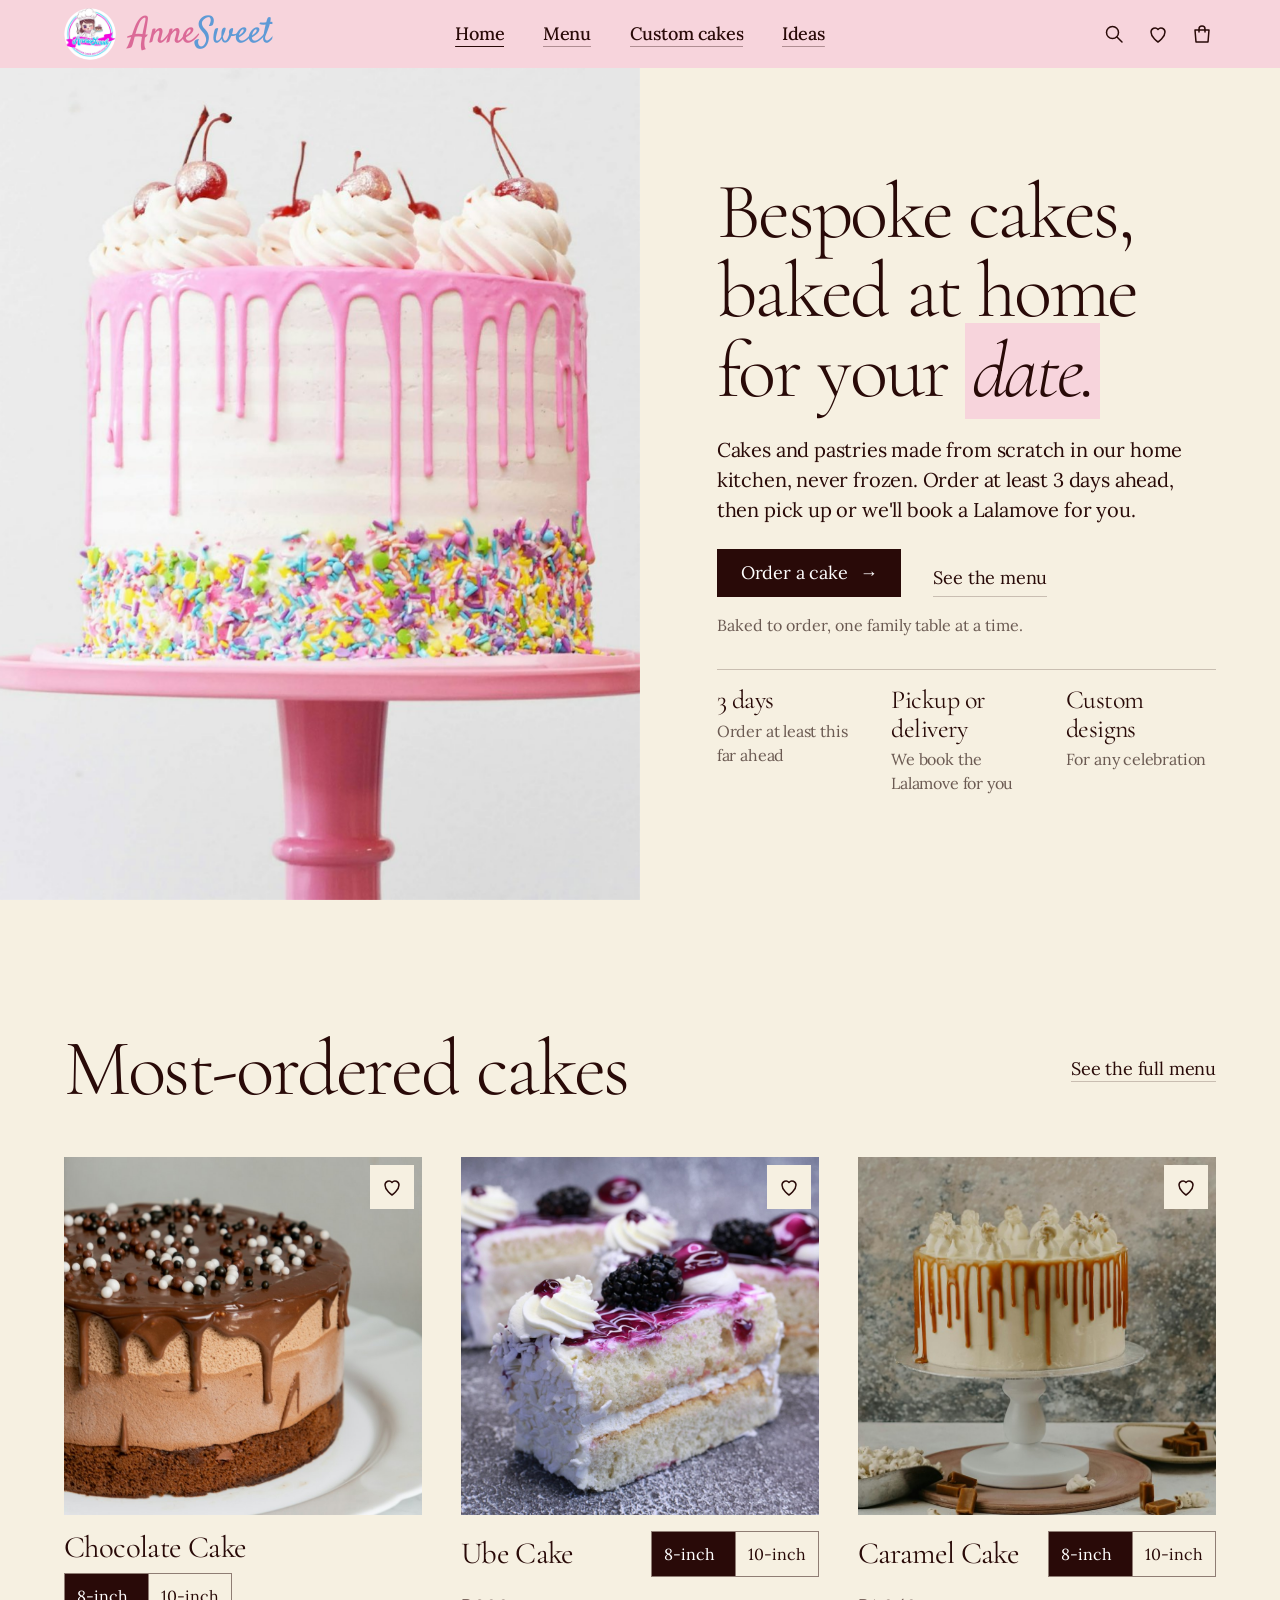
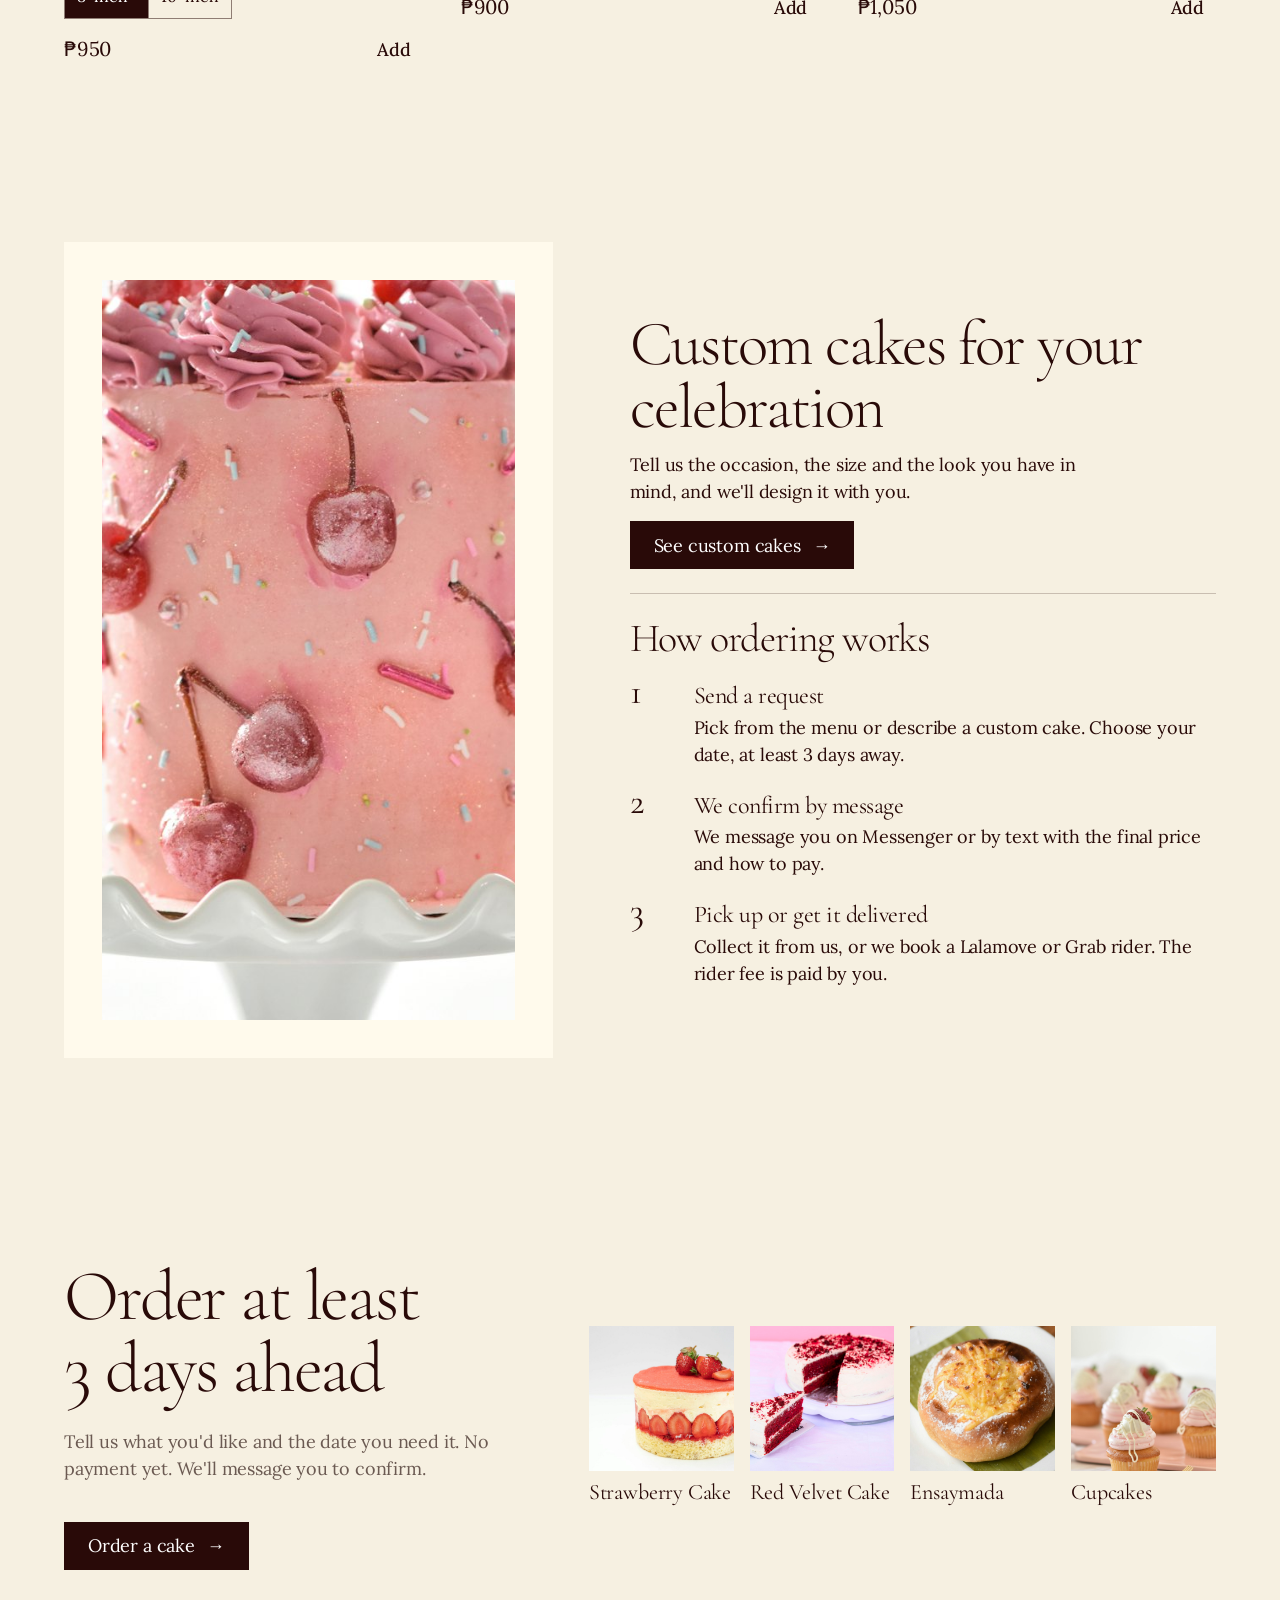
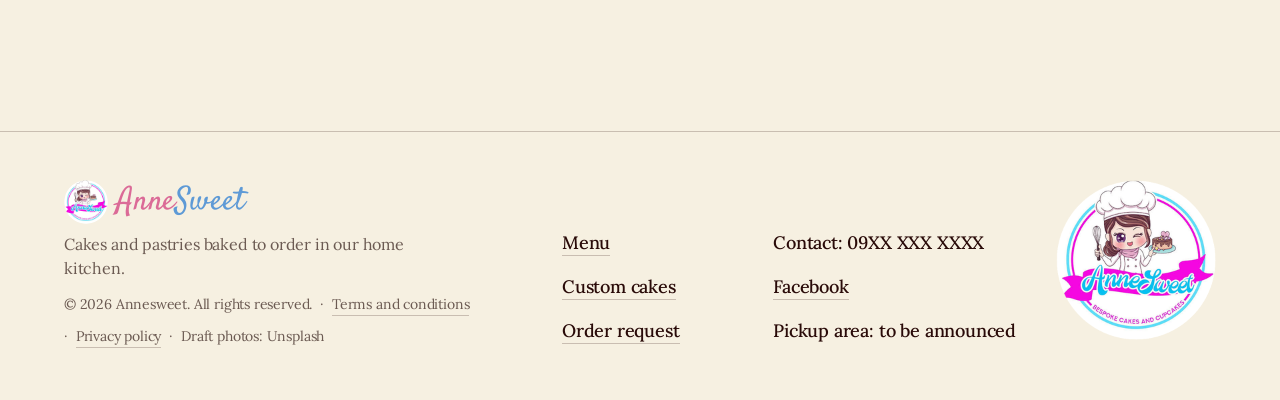
==== index.html @ f03e4d8c "Bring the home design to all pages: shared top bar and footer, menu cards, compact order form, calen" ====
<!doctype html>
<html lang="en">
<head>
<meta charset="utf-8">
<meta name="viewport" content="width=device-width, initial-scale=1">
<title>Annesweet: bespoke cakes baked at home</title>
<meta name="description" content="Cakes and pastries made from scratch in our home kitchen, never frozen. Order at least 3 days ahead.">
<meta name="theme-color" content="#F6F0E1" media="(prefers-color-scheme: light)">
<meta name="theme-color" content="#1B120E" media="(prefers-color-scheme: dark)">
<link rel="preconnect" href="https://fonts.googleapis.com">
<link rel="preconnect" href="https://fonts.gstatic.com" crossorigin>
<link rel="stylesheet" href="https://fonts.googleapis.com/css2?family=Cormorant+Garamond:ital,wght@0,300;0,400;0,500;1,300;1,400&family=Lora:ital,wght@0,400;0,500;1,400&family=Satisfy&display=swap">
<link rel="icon" type="image/png" href="photos/favicon.png">
<link rel="apple-touch-icon" href="photos/apple-touch-icon.png">
<link rel="stylesheet" href="style.css">
<script>if(!matchMedia("(prefers-reduced-motion: reduce)").matches){document.documentElement.classList.add("js-anim");setTimeout(function(){if(!window.__motion)document.documentElement.classList.remove("js-anim")},4000)}</script>
<script src="menu.js" defer></script>
<script src="script.js" defer></script>
</head>
<body class="page-home">
<header class="topbar">
  <div class="wrap">
    <a href="index.html" class="topbar-mark"><img class="logo-mark" src="photos/logo.png" alt="" width="40" height="40"><span><span class="wm-anne">Anne</span><span class="wm-sweet">Sweet</span></span></a>
    <nav aria-label="Main">
      <a href="index.html" aria-current="page"><span class="nav-label">Home</span></a>
      <a href="menu.html"><span class="nav-label">Menu</span></a>
      <a href="custom.html"><span class="nav-label">Custom cakes</span></a>
      <a href="ideas.html"><span class="nav-label">Ideas</span></a>
    </nav>
    <div class="topbar-icons">
      <button type="button" class="icon-btn" id="search-toggle" aria-label="Search the menu" aria-expanded="false" aria-controls="search-panel">
        <svg viewBox="0 0 24 24" width="24" height="24" aria-hidden="true" focusable="false"><circle cx="10.5" cy="10.5" r="6" fill="none" stroke="currentColor" stroke-width="1.5"/><path d="M15 15l5 5" stroke="currentColor" stroke-width="1.5" stroke-linecap="round"/></svg>
      </button>
      <button type="button" class="icon-btn" id="wish-toggle" aria-label="Saved cakes, 0" aria-expanded="false" aria-controls="wish-panel">
        <svg viewBox="0 0 24 24" width="24" height="24" aria-hidden="true" focusable="false"><path d="M12 20s-7-4.4-7-10a4 4 0 0 1 7-2.6A4 4 0 0 1 19 10c0 5.6-7 10-7 10z" fill="none" stroke="currentColor" stroke-width="1.5" stroke-linejoin="round"/></svg>
        <span class="nav-count" id="wish-count" hidden></span>
      </button>
      <a href="order.html" class="icon-btn" id="cart-link" aria-label="Your order, 0 items">
        <svg viewBox="0 0 24 24" width="24" height="24" aria-hidden="true" focusable="false"><path d="M5 8h14l-1 12H6L5 8z" fill="none" stroke="currentColor" stroke-width="1.5" stroke-linejoin="round"/><path d="M9 10V7a3 3 0 0 1 6 0v3" fill="none" stroke="currentColor" stroke-width="1.5" stroke-linecap="round"/></svg>
        <span class="nav-count" id="nav-count" hidden></span>
      </a>
    </div>
  </div>
  <div class="topbar-panel" id="search-panel" role="search" hidden>
    <label for="site-search">Search the menu</label>
    <input type="search" id="site-search" autocomplete="off" placeholder="Ube, chocolate, cupcakes">
    <p class="visually-hidden" id="search-status" aria-live="polite"></p>
    <ul class="mini-list" id="search-results"></ul>
  </div>
  <div class="topbar-panel" id="wish-panel" hidden tabindex="-1" aria-labelledby="h-wish" role="region">
    <h2 id="h-wish">Saved cakes</h2>
    <ul class="mini-list" id="wish-list"></ul>
  </div>
</header>
<main>
  <section class="hero">
    <div class="hero-plate"><img class="hero-photo reveal" src="photos/draft/hero.jpg" alt="A tall layered cake with a pink drip, cream swirls and cherries, on a pink cake stand" width="1600" height="1200" fetchpriority="high"></div>
    <div class="hero-text">
      <h1>Bespoke cakes, baked at home for your <mark><em>date.</em></mark></h1>
      <p class="lead">Cakes and pastries made from scratch in our home kitchen, never frozen. Order at least 3 days ahead, then pick up or we'll book a Lalamove for you.</p>
      <div class="actions">
        <a href="order.html" class="btn">Order a cake <span aria-hidden="true">&rarr;</span></a>
        <a href="menu.html" class="text-link">See the menu</a>
      </div>
      <p class="trust">Baked to order, one family table at a time.</p>
      <ul class="hero-facts">
        <li><strong>3 days</strong><span>Order at least this far ahead</span></li>
        <li><strong>Pickup or delivery</strong><span>We book the Lalamove for you</span></li>
        <li><strong>Custom designs</strong><span>For any celebration</span></li>
      </ul>
    </div>
  </section>
  <section class="section slide" aria-labelledby="h-best">
    <div class="wrap">
      <div class="section-head">
        <h2 id="h-best">Most-ordered cakes</h2>
        <a href="menu.html" class="text-link">See the full menu</a>
      </div>
      <div id="bestsellers" class="best"></div>
    </div>
  </section>
  <section class="section slide duo" aria-labelledby="h-custom">
    <div class="wrap duo-grid">
      <div class="plate duo-photo reveal"><img src="photos/draft/custom.jpg" alt="A tall pink cake decorated with glazed cherries and sprinkles on a white stand" width="1000" height="1000" loading="lazy"></div>
      <div class="duo-text">
        <div class="duo-custom">
          <h2 id="h-custom">Custom cakes for your celebration</h2>
          <p>Tell us the occasion, the size and the look you have in mind, and we'll design it with you.</p>
          <a href="custom.html" class="btn">See custom cakes <span aria-hidden="true">&rarr;</span></a>
        </div>
        <div class="duo-how">
          <h2 id="h-how">How ordering works</h2>
          <ol class="steps">
            <li><div><h3>Send a request</h3><p>Pick from the menu or describe a custom cake. Choose your date, at least 3 days away.</p></div></li>
            <li><div><h3>We confirm by message</h3><p>We message you on Messenger or by text with the final price and how to pay.</p></div></li>
            <li><div><h3>Pick up or get it delivered</h3><p>Collect it from us, or we book a Lalamove or Grab rider. The rider fee is paid by you.</p></div></li>
          </ol>
        </div>
      </div>
    </div>
  </section>
  <section class="section closing" aria-labelledby="h-closing">
    <div class="wrap closing-grid">
      <div class="closing-text">
        <h2 id="h-closing">Order at least<br> 3 days ahead</h2>
        <p>Tell us what you'd like and the date you need it. No payment yet. We'll message you to confirm.</p>
        <a href="order.html" class="btn">Order a cake <span aria-hidden="true">&rarr;</span></a>
      </div>
      <ul class="closing-photos" aria-label="More from the menu">
        <li><a href="menu.html"><img src="photos/draft/strawberry-cake.jpg" alt="" width="1000" height="1000" loading="lazy"><span>Strawberry Cake</span></a></li>
        <li><a href="menu.html"><img src="photos/draft/red-velvet-cake.jpg" alt="" width="1000" height="1000" loading="lazy"><span>Red Velvet Cake</span></a></li>
        <li><a href="menu.html"><img src="photos/draft/ensaymada.jpg" alt="" width="1000" height="1000" loading="lazy"><span>Ensaymada</span></a></li>
        <li><a href="menu.html"><img src="photos/draft/cupcakes.jpg" alt="" width="1000" height="1000" loading="lazy"><span>Cupcakes</span></a></li>
      </ul>
    </div>
  </section>
</main>
<a href="order.html" class="order-bar" id="order-bar" hidden></a>
<p id="add-status" class="visually-hidden" aria-live="polite"></p>
<footer class="site-footer">
  <div class="wrap footer-row">
    <div class="footer-brand">
      <a href="index.html" class="footer-mark"><img class="logo-mark" src="photos/logo.png" alt="" width="40" height="40"><span><span class="wm-anne">Anne</span><span class="wm-sweet">Sweet</span></span></a>
      <p>Cakes and pastries baked to order in our home kitchen.</p>
      <div class="legal footer-legal"><p>© 2026 Annesweet. All rights reserved.</p><p><a href="terms.html">Terms and conditions</a></p><p><a href="privacy.html">Privacy policy</a></p><p>Draft photos: Unsplash</p></div>
    </div>
    <nav aria-label="Footer">
      <a href="menu.html">Menu</a>
      <a href="custom.html">Custom cakes</a>
      <a href="order.html">Order request</a>
    </nav>
    <div class="footer-contact">
      <p>Contact: 09XX XXX XXXX</p>
      <p><a href="https://facebook.com/" target="_blank" rel="noopener">Facebook</a></p>
      <p>Pickup area: to be announced</p>
    </div>
    <img class="footer-logo" src="photos/logo.png" alt="" width="96" height="96">
  </div>
</footer>
</body>
</html>
---- style.css ----
/* Annesweet: "Cookbook". Parchment paper, one warm ink, serif type, linen photo plates.
   No shadows, no corners, whitespace instead of dividers. The ink button is the only filled control. */

/* ---------- Tokens ---------- */
:root {
  color-scheme: light dark;
  --paper: #F6F0E1;         /* page ground */
  --linen: #FFFAEC;         /* photo plates, summary card, fields */
  --ink: #290A08;           /* text, the filled button. 16.2:1 on paper, 17.4:1 on linen */
  --on-ink: #FFFFFF;        /* 19.0:1 on ink */
  --ink-hover: #4A1D18;     /* white on it 13.6:1 */
  --muted: #6B5A52;         /* 5.8:1 on paper, 6.3:1 on linen */
  --wm-anne: #DB6A97;       /* pastel pink: soft on purpose, about 2.5:1 on the blush bar (it is the logo wordmark, not body text) */
  --wm-sweet: #5E9AD6;      /* pastel blue, about 2.4:1 on the blush bar */
  --nav-hover: #A3274D;     /* nav link hover on the blush bar 5.1:1 */
  --blush: #F7D4DC;         /* "date." swatch and the nav count; ink on it 14.2:1 */
  --hair: rgba(41, 10, 8, .22);   /* resting underline (decorative) */
  --field-line: rgba(41, 10, 8, .5);   /* field and stepper edges: 3.4:1 on paper (WCAG 1.4.11 needs 3:1) */
  --error: #9B1C1C;         /* 7.0:1 on paper */

  --serif-d: "Cormorant Garamond", "EB Garamond", Georgia, serif;
  --script: Satisfy, "Brush Script MT", cursive; /* the AnneSweet name */
  --serif-b: "Lora", "Source Serif Pro", Georgia, serif;
  --fs-display: clamp(46px, 8.4vw, 112px);
  --fs-h2: clamp(40px, 6.6vw, 80px);
  --fs-h3: clamp(30px, 3.4vw, 40px);
  --fs-lead: clamp(18px, 2vw, 20px);
  --fs-body: 18px;
  --fs-small: 16px;

  --s1: 4px; --s2: 8px; --s3: 12px; --s4: 16px; --s5: 24px; --s6: 32px; --s7: 48px; --s8: 80px;
  --section: clamp(80px, 10vw, 128px);
  --gutter: clamp(16px, 4vw, 48px);
  --max: 1200px;
  --ease: cubic-bezier(.2, .7, .2, 1);
  --w-display: 400;         /* Cormorant 300 only once display type is 48px+ (see 768px below) */
}
@media (prefers-color-scheme: dark) {
  :root {
    --paper: #1B120E;
    --linen: #2A1E18;
    --ink: #F6F0E1;         /* 15.9:1 on paper, 13.9:1 on linen */
    --on-ink: #1B120E;
    --ink-hover: #E4D9C2;   /* paper on it 13.0:1 */
    --muted: #C2B2A2;       /* 8.9:1 on paper, 7.8:1 on linen */
    --blush: #5C3640;       /* swatch behind parchment text 8.6:1 */
    --wm-anne: #FFB3CE;
    --wm-sweet: #A9D3FF;
    --nav-hover: #F7B8C9;   /* nav link hover on the plum bar 6:1 */
    --hair: rgba(246, 240, 225, .28);
    --field-line: rgba(246, 240, 225, .4); /* 3.4:1 on linen */
    --error: #F4A08F;       /* 8.7:1 on paper */
  }
}
@media (min-width: 768px) { :root { --w-display: 300; } }

/* ---------- Base ---------- */
* { box-sizing: border-box; }
html { scroll-behavior: smooth; scroll-padding-top: var(--s5); -webkit-text-size-adjust: 100%; }
body {
  margin: 0; overflow-x: hidden; background: var(--paper); color: var(--ink);
  font: 400 var(--fs-body)/1.5 var(--serif-b); letter-spacing: -.01em;
  -webkit-font-smoothing: antialiased;
}
img { display: block; max-width: 100%; height: auto; }
p, ul, ol { margin: 0; }
a { color: var(--ink); }
:focus-visible { outline: 2px solid var(--ink); outline-offset: 4px; }
.visually-hidden {
  position: absolute; width: 1px; height: 1px; margin: -1px; padding: 0; overflow: hidden;
  clip: rect(0 0 0 0); white-space: nowrap; border: 0;
}

h1, h2, h3 { margin: 0; font-family: var(--serif-d); font-weight: 400; letter-spacing: -.02em; line-height: 1.1; }
h1, h2 { font-weight: var(--w-display); letter-spacing: -.03em; line-height: 1; }
h1 { font-size: var(--fs-display); }
h2 { font-size: var(--fs-h2); }
h3 { font-size: var(--fs-h3); }
mark { background: var(--blush); color: inherit; padding: 0 .08em; }
h1 em { font-style: italic; }

.wrap { max-width: calc(var(--max) + 2 * var(--gutter)); margin-inline: auto; padding-inline: var(--gutter); }
.section { padding-top: var(--section); }
.lead { font-size: var(--fs-lead); max-width: 34em; }
.section-head { margin-bottom: var(--s7); }
/* Linen photo plate */
.plate { background: var(--linen); padding: clamp(16px, 4vw, 48px); }

/* ---------- Links and buttons ---------- */
/* The one signature: a resting hairline, and an ink underline that draws in on hover and focus.
   content-box keeps the line under the text while the box stays a 44px target. */
.text-link, .topbar nav .nav-label, .site-footer a:not(.footer-mark), .order-btn {
  color: var(--ink); text-decoration: none;
  background: linear-gradient(var(--ink), var(--ink)) 0 100% / 0 1px no-repeat,
              linear-gradient(var(--hair), var(--hair)) 0 100% / 100% 1px no-repeat;
  background-origin: content-box; background-clip: content-box;
  transition: background-size 350ms ease;
}
.text-link:hover, .text-link:focus-visible,
.topbar nav a:hover .nav-label, .topbar nav a:focus-visible .nav-label, .topbar nav a[aria-current="page"] .nav-label,
.site-footer a:not(.footer-mark):hover, .site-footer a:not(.footer-mark):focus-visible,
.order-btn:hover, .order-btn:focus-visible { background-size: 100% 1px, 100% 1px; }
.text-link { display: inline-block; padding-block: 8px; font-size: var(--fs-body); line-height: 27px; }

.btn {
  display: inline-flex; align-items: center; justify-content: center; gap: var(--s3);
  min-height: 48px; padding: 0 var(--s5); border: 0; border-radius: 0;
  background: var(--ink); color: var(--on-ink);
  font: 400 var(--fs-body)/1.2 var(--serif-b); letter-spacing: -.01em; text-decoration: none; cursor: pointer;
  transition: background-color 200ms ease;
}
.btn:disabled { opacity: .6; cursor: progress; }

/* Add / size buttons: text with a resting hairline; ink-filled once that size is in the order */
.order-btn {
  display: inline-block; min-height: 44px; padding: 8.5px var(--s3); border: 0; border-radius: 0; cursor: pointer;
  font: 500 var(--fs-body)/27px var(--serif-b); letter-spacing: -.01em; white-space: nowrap;
}
.order-btn.in-cart, .order-btn.in-cart:hover { background: var(--ink); color: var(--on-ink); background-clip: border-box; }
.order-btn.added { animation: pulse 400ms var(--ease); }
@keyframes pulse { 50% { transform: scale(1.04); } }

/* ---------- Top bar ---------- */
.topbar .wrap {
  display: flex; flex-wrap: wrap; align-items: center; justify-content: space-between;
  column-gap: var(--s5); padding-block: var(--s3);
}
.topbar a { display: inline-flex; align-items: center; min-height: 44px; color: var(--ink); text-decoration: none; }
.topbar-mark { font: 400 36px/1 var(--script); }
.topbar nav { display: flex; gap: clamp(16px, 3vw, 40px); }
.topbar nav a { font-weight: 500; font-size: var(--fs-body); }
.topbar nav .nav-label { padding-bottom: 2px; }
.nav-count {
  display: inline-grid; place-items: center; min-width: 24px; height: 24px; margin-left: 6px; padding: 0 6px;
  background: var(--blush); color: var(--ink); font-size: 14px; line-height: 1;
}
.nav-count[hidden] { display: none; }
@media (max-width: 420px) { .topbar-mark { font-size: 28px; } .topbar nav { gap: var(--s4); } .topbar nav a { font-size: 16px; } }

/* ---------- Home hero ---------- */
/* Phones/tablets: centered words, then the photo on a linen plate, then the pull line */
.hero {
  display: flex; flex-direction: column; text-align: center;
  max-width: calc(var(--max) + 2 * var(--gutter)); margin-inline: auto; padding: clamp(56px, 9vw, 112px) var(--gutter) 0;
}
.hero-text { display: contents; }
.hero h1 { order: 1; max-width: 13ch; margin: 0 auto; }
.hero .lead { order: 2; margin: var(--s6) auto 0; }
.hero .actions { order: 3; display: flex; flex-wrap: wrap; justify-content: center; align-items: center; gap: var(--s4) var(--s6); margin-top: 40px; }
.hero-plate { overflow: hidden; order: 4; margin-top: clamp(48px, 7vw, 96px); background: var(--linen); padding: clamp(16px, 4vw, 48px); }
.hero-photo { width: 100%; aspect-ratio: 4 / 5; object-fit: cover; object-position: 30% 50%; }
.trust { order: 5; margin-top: var(--s5); text-align: left; font: italic 400 clamp(30px, 3.6vw, 48px)/1.1 var(--serif-d); letter-spacing: -.02em; }
@media (min-width: 600px) and (max-width: 959px) {
  .hero-plate { width: 70%; }
  .hero-photo { aspect-ratio: 4 / 5; }
  .trust { margin-left: 0; max-width: 16em; }
}
/* 960+: the Parlor composition: photo bleeding off the left edge, headline set beside it */
@media (min-width: 960px) {
  .hero {
    display: grid; grid-template-columns: minmax(0, 1fr) minmax(0, 1fr); align-items: center;
    max-width: none; padding: 0; text-align: left; min-height: min(calc(100svh - 68px), 820px);
  }
  .hero-plate { order: 0; align-self: stretch; margin: 0; padding: 0; width: auto; }
  .hero-photo { height: 100%; aspect-ratio: auto; object-position: 42% 50%; }
  .hero-text {
    display: block; padding: var(--s7) max(var(--gutter), (100vw - var(--max)) / 2) var(--s7) clamp(40px, 5vw, 80px);
  }
  .hero h1 { margin: 0; font-size: clamp(60px, 6.9vw, 92px); max-width: none; /* 3 lines in a half-width column */ }
  .hero .lead { margin: var(--s6) 0 0; max-width: 28em; }
  .hero .actions { justify-content: flex-start; }
  .trust { margin-top: var(--s7); font: 400 var(--fs-small)/1.5 var(--serif-b); letter-spacing: 0; color: var(--muted); }
}

/* ---------- Home page only ---------- */
/* Full-width edges: content lines up with one gutter instead of a centered 1200px column */
.page-home { --gutter: clamp(16px, 5vw, 96px); --bar-h: 68px; --footer-h: 257px; /* measured footer height at 960px+ (1280 and 1920 wide) */ }
.page-home .wrap { max-width: none; }
/* Top bar in its own colour: blush band, ink text; the counts flip to ink so they still show.
   Logo left, links truly centred (1fr auto 1fr), search / saved / order icons right. */
.topbar { --bar-h: 68px; position: relative; z-index: 20; background: var(--blush); }
.topbar .wrap {
  max-width: none; padding-inline: clamp(16px, 5vw, 96px);
  display: grid; grid-template-columns: minmax(0, 1fr) auto; grid-template-areas: "logo icons" "nav nav";
  align-items: center; min-height: var(--bar-h); padding-block: var(--s2);
}
.topbar-mark { grid-area: logo; justify-self: start; gap: var(--s2); }
.logo-mark { width: 44px; height: 44px; flex: none; border-radius: 50%; }
.topbar-mark .logo-mark { width: 52px; height: 52px; }
.topbar nav { grid-area: nav; justify-content: center; }
.topbar-icons { grid-area: icons; display: flex; justify-self: end; margin-right: calc(-1 * var(--s2)); }
.icon-btn {
  position: relative; display: inline-grid; place-items: center; width: 44px; height: 44px; padding: 0;
  border: 0; border-radius: 0; background: transparent; color: var(--ink); cursor: pointer;
}
.topbar .icon-btn { display: inline-grid; }
.icon-btn:hover, .icon-btn[aria-expanded="true"] { background: rgba(41, 10, 8, .08); }
.icon-btn .nav-count { position: absolute; top: 2px; right: 0; min-width: 18px; height: 18px; margin: 0; padding: 0 4px; font: 500 12px/1 var(--serif-b); }
.topbar .nav-count { background: var(--ink); color: var(--on-ink); }
.topbar .nav-label { --hair: rgba(41, 10, 8, .35); }
@media (prefers-color-scheme: dark) {
  .topbar .nav-label { --hair: rgba(246, 240, 225, .4); }
  .icon-btn:hover, .icon-btn[aria-expanded="true"] { background: rgba(246, 240, 225, .12); }
}
@media (min-width: 960px) {
  .topbar .wrap { grid-template-columns: minmax(0, 1fr) auto minmax(0, 1fr); grid-template-areas: "logo nav icons"; padding-block: var(--s3); }
}
/* Search and saved-cakes panels: a sheet under the bar (full width on phones, a column on the right on wide screens) */
.topbar-panel {
  position: absolute; top: 100%; left: 0; right: 0; max-height: calc(100svh - 120px); overflow-y: auto;
  padding: var(--s5) var(--gutter); background: var(--linen); border-bottom: 1px solid var(--field-line);
}
.topbar-panel[hidden] { display: none; }
.topbar-panel:focus { outline: none; }
.topbar-panel:focus-visible { outline: 2px solid var(--ink); outline-offset: -2px; }
.topbar-panel h2 { margin-bottom: var(--s3); font: 400 32px/1.1 var(--serif-d); letter-spacing: -.02em; }
.topbar-panel input[type="search"] {
  width: 100%; min-height: 48px; padding: 10px 14px; border: 1px solid var(--field-line); border-radius: 0;
  background: var(--paper); color: var(--ink); font: 400 var(--fs-body)/1.5 var(--serif-b); -webkit-appearance: none; appearance: none;
}
.topbar-panel input[type="search"]:focus-visible { outline: 2px solid var(--ink); outline-offset: 0; border-color: var(--ink); }
@media (min-width: 600px) {
  .topbar-panel { left: auto; right: var(--gutter); width: 440px; padding-inline: var(--s5); border: 1px solid var(--field-line); border-top: 0; }
}
.mini-list { display: grid; gap: var(--s2); margin: var(--s4) 0 0; padding: 0; list-style: none; }
.mini-list:empty { display: none; }
.mini-item, .topbar .mini-item { display: grid; grid-template-columns: 56px minmax(0, 1fr) auto; align-items: center; column-gap: var(--s4); color: var(--ink); text-decoration: none; }
a.mini-item { min-height: 56px; }
a.mini-item:hover .mini-name, a.mini-item:focus-visible .mini-name { text-decoration: underline; text-underline-offset: 4px; text-decoration-thickness: 1px; }
.mini-item .photo { width: 56px; }
.mini-name { font: 400 24px/1.15 var(--serif-d); letter-spacing: -.01em; }
.mini-price { color: var(--muted); font-size: var(--fs-small); white-space: nowrap; }
.mini-tools { grid-column: 2 / -1; display: flex; flex-wrap: wrap; align-items: center; gap: 0 var(--s2); margin-left: calc(-1 * var(--s3)); }
.mini-tools .order-btn { font-size: var(--fs-small); }
.remove-btn {
  min-height: 44px; padding: 0 var(--s3); border: 0; background: transparent; color: var(--muted); cursor: pointer;
  font: 400 var(--fs-small)/1 var(--serif-b); text-decoration: underline; text-underline-offset: 4px; text-decoration-thickness: 1px;
}
.remove-btn:hover { color: var(--ink); }
.mini-list .summary-empty { font: italic 400 20px/1.3 var(--serif-d); color: var(--muted); }
/* The hero is one full screen below the top bar */
@media (min-width: 960px) {
  .page-home .hero { min-height: calc(100svh - var(--bar-h)); }
  .page-home .hero-text { padding: var(--s7) var(--gutter) var(--s7) clamp(48px, 6vw, 112px); }
  .page-home .hero h1 { font-size: clamp(60px, 6.2vw, 120px); }
  .page-home .hero .lead { max-width: 30em; }
}
/* Hero text: trust line sits with the buttons; three facts fill the column */
.page-home .hero .trust { margin-top: var(--s4); }
.hero-facts { order: 6; display: grid; gap: var(--s4); margin: var(--s7) 0 0; padding: var(--s5) 0 0; list-style: none; border-top: 1px solid var(--hair); text-align: left; }
.hero-facts strong { display: block; font: 400 clamp(26px, 2.2vw, 34px)/1.1 var(--serif-d); letter-spacing: -.02em; }
.hero-facts span { display: block; margin-top: var(--s1); color: var(--muted); font-size: var(--fs-small); }
@media (min-width: 600px) { .hero-facts { grid-template-columns: repeat(3, minmax(0, 1fr)); column-gap: var(--s5); } }
/* wide screens: columns sized to their words, so each fact stays on one line */
@media (min-width: 1600px) { .hero-facts { grid-template-columns: repeat(3, auto); justify-content: start; column-gap: 48px; } }
@media (min-width: 960px) { .hero-facts { margin-top: clamp(48px, 6vh, 80px); max-width: 44em; } }

/* Slides: on wide screens each home section is one screen tall, content centred vertically */
@media (min-width: 960px) {
  .page-home .slide { min-height: 100svh; display: flex; flex-direction: column; justify-content: center; padding-block: clamp(48px, 7vh, 96px); }
}

/* Most-ordered: three cakes side by side; name, then price and Add under each photo */
.page-home .best { grid-template-columns: minmax(0, 1fr); gap: var(--s7); }
.page-home .best .card,
.page-home .best .card:first-child,
.page-home .best .card:not(:first-child) { display: block; grid-column: auto; }
.page-home .best .photo, .page-home .best .card:not(:first-child) .photo { margin-bottom: var(--s4); }
.page-home .best .card h3,
.page-home .best .card:first-child h3,
.page-home .best .card:not(:first-child) h3 { font-size: clamp(28px, 2.4vw, 40px); }
.page-home .best .card-side,
.page-home .best .card:first-child .card-side,
.page-home .best .card:not(:first-child) .card-side { display: flex; flex-wrap: wrap; align-items: center; justify-content: space-between; gap: var(--s2) var(--s4); margin-top: var(--s2); }
.page-home .best .price { margin: 0; }
.page-home .best .actions { margin-left: 0; margin-right: 0; } /* the Add box lines up with the photo and size boxes */
/* Row 1: name left, size toggle right. Row 2 (card-side): price left, Add right */
.page-home .best .card-body { display: flex; flex-wrap: wrap; align-items: center; justify-content: space-between; gap: var(--s2) var(--s4); min-height: 46px; /* the toggle's height, so names line up across cards */ }
.page-home .section-head { align-items: center; }
.size-picker { position: relative; display: inline-grid; grid-auto-flow: column; grid-auto-columns: 1fr; border: 1px solid var(--field-line); }
.size-picker label {
  position: relative; display: flex; align-items: center; min-height: 44px; margin: 0; padding: 0 var(--s3);
  font: 400 var(--fs-small)/1 var(--serif-b); letter-spacing: 0; cursor: pointer; white-space: nowrap;
}
.size-picker label + label { border-left: 1px solid var(--field-line); }
.size-picker input { position: absolute; inset: 0; width: 100%; height: 100%; margin: 0; opacity: 0; cursor: pointer; }
.size-picker label:has(input:checked) { background: var(--ink); color: var(--on-ink); }
.size-picker label:has(input:focus-visible) { outline: 2px solid var(--ink); outline-offset: 2px; z-index: 1; }
/* Two sizes: the dark highlight slides from one to the other, and the label colours fade with it */
.size-picker label { transition: color .35s ease; }
.size-picker:has(label:nth-child(2):last-child)::before { content: ""; position: absolute; inset: 0 50% 0 0; background: var(--ink); transition: translate .4s var(--ease); }
.size-picker:has(label:nth-child(2):last-child):has(label:nth-child(2) input:checked)::before { translate: 100% 0; }
.size-picker:has(label:nth-child(2):last-child) label:has(input:checked) { background: transparent; color: var(--on-ink); }
/* Save heart: top-right of the photo, a paper tile so it reads on any photo */
.photo:has(.wish-btn) { position: relative; }
.wish-btn {
  position: absolute; z-index: 1; top: var(--s2); right: var(--s2); display: grid; place-items: center; width: 44px; height: 44px; padding: 0;
  border: 0; border-radius: 0; background: var(--paper); color: var(--ink); cursor: pointer;
}
.wish-btn[aria-pressed="true"] path { fill: currentColor; }
.wish-btn:focus-visible { outline-offset: -4px; }
@media (min-width: 760px) {
  .page-home .best { grid-template-columns: repeat(3, minmax(0, 1fr)); column-gap: clamp(24px, 3vw, 48px); }
}
@media (min-width: 960px) {
  /* keep the three photos short enough that heading, photos and prices fit one screen */
  .page-home .best .photo { aspect-ratio: auto; height: min(calc((100vw - 2 * var(--gutter) - 2 * clamp(24px, 3vw, 48px)) / 3), calc(100svh - 380px)); }
}

/* Custom cakes + how ordering works, one slide: photo left, both blocks right */
.duo-grid { display: grid; gap: var(--s7); align-items: center; }
.duo-photo { padding: 0; overflow: hidden; border: clamp(16px, 3vw, 40px) solid var(--linen); }
.duo-photo img { width: 100%; aspect-ratio: 1; object-fit: cover; transform: scale(1.14); transform-origin: 50% 25%; }
.duo-custom p { font-size: 20px; margin: var(--s4) 0 var(--s5); max-width: 26em; }
.duo-how { margin-top: var(--s7); padding-top: var(--s6); border-top: 1px solid var(--hair); }
.duo-how h2 { font-size: var(--fs-h3); }
.duo .steps { grid-template-columns: minmax(0, 1fr); gap: var(--s5); margin-top: var(--s5); }
.duo .steps li { display: grid; grid-template-columns: 48px minmax(0, 1fr); column-gap: var(--s4); align-items: baseline; }
.duo .steps li::before { margin: 0; font-size: 44px; font-weight: 400; }
.duo .steps h3 { margin-bottom: var(--s1); font-size: 26px; }
.duo .steps p { max-width: 34em; }
@media (min-width: 960px) {
  .duo-grid { grid-template-columns: 5fr 6fr; column-gap: clamp(48px, 6vw, 112px); }
  .duo-photo img { aspect-ratio: auto; height: min(calc(100svh - 280px), 52vw); }
  .duo-how { margin-top: var(--s6); }
  .duo-custom h2 { font-size: clamp(44px, 4.4vw, 72px); }
}

/* Shorter laptop screens: tighten type and gaps so each slide still fits one screen */
@media (min-width: 960px) and (max-height: 900px) {
  .page-home .hero h1 { font-size: clamp(52px, min(6.2vw, 10vh), 120px); }
  .page-home .hero-text { padding-block: var(--s5); }
  .page-home .hero .lead { margin-top: var(--s5); }
  .page-home .hero .actions { margin-top: var(--s5); }
  .hero-facts { margin-top: var(--s6); padding-top: var(--s4); }
  .hero-facts strong { font-size: 26px; }
  .page-home .slide { padding-block: var(--s6); }
  .duo-custom h2 { font-size: clamp(40px, 7vh, 64px); }
  .duo-custom p { margin: var(--s3) 0 var(--s4); font-size: 18px; }
  .duo-how { margin-top: var(--s5); padding-top: var(--s5); }
  .duo .steps { gap: var(--s4); margin-top: var(--s4); }
  .duo .steps h3 { font-size: 24px; }
  .duo .steps li::before { font-size: 36px; }
  .duo-photo img { height: calc(100svh - 160px); }
}

/* Ideas page: four portrait photos, a note, then the call to action */
.ideas-page { padding-top: var(--s7); padding-bottom: var(--section); }
.ideas-photos { display: grid; grid-template-columns: repeat(2, minmax(0, 1fr)); gap: var(--s6) var(--s4); margin: 0; padding: 0; list-style: none; }
.ideas-photos figure { margin: 0; }
.ideas-photos img { width: 100%; aspect-ratio: 4 / 5; object-fit: cover; border: clamp(8px, 1vw, 16px) solid var(--linen); background: var(--linen); }
.ideas-photos figcaption { margin-top: var(--s2); font: 400 22px/1.2 var(--serif-d); }
@media (min-width: 760px) { .ideas-photos { grid-template-columns: repeat(4, minmax(0, 1fr)); column-gap: clamp(16px, 2vw, 32px); } }
.ideas-note { margin-top: var(--s7); max-width: 34em; color: var(--muted); }
.ideas-cta { display: flex; flex-wrap: wrap; align-items: center; gap: var(--s4) var(--s6); margin-top: var(--s5); }
.ideas-link { margin-top: var(--s4); }

/* Last slide: closing call to action beside four more cakes, then the footer, together one screen */
.page-home .closing { text-align: left; padding-bottom: var(--s7); }
.closing-grid { display: grid; gap: var(--s7); align-items: center; }
.page-home .closing p { margin: var(--s5) 0 0; }
.closing-photos { display: grid; grid-template-columns: repeat(2, minmax(0, 1fr)); gap: var(--s4); margin: 0; padding: 0; list-style: none; }
.closing-photos a { display: block; color: var(--ink); text-decoration: none; }
.closing-photos img { width: 100%; aspect-ratio: 1; object-fit: cover; background: var(--linen); }
.closing-photos span { display: block; margin-top: var(--s2); font: 400 22px/1.2 var(--serif-d); }
.closing-photos a:hover span, .closing-photos a:focus-visible span { text-decoration: underline; text-underline-offset: 4px; text-decoration-thickness: 1px; }
.page-home .site-footer { padding-block: var(--s7); border-top: 1px solid var(--hair); }
@media (min-width: 960px) {
  .closing-grid { grid-template-columns: 5fr 7fr; column-gap: clamp(48px, 6vw, 112px); }
  .page-home .closing h2 { font-size: clamp(56px, 5.6vw, 96px); }
  .closing-photos { grid-template-columns: repeat(4, minmax(0, 1fr)); }
  /* closing + footer fill exactly one screen */
  .page-home .closing { min-height: calc(100svh - var(--footer-h, 240px)); display: flex; flex-direction: column; justify-content: center; padding-block: var(--s7); }
}

/* ---------- Menu items (shared markup from makeCard) ---------- */
.photo { overflow: hidden; aspect-ratio: 1; background: var(--linen); }
.photo img { width: 100%; height: 100%; object-fit: cover; }
img[data-photo="caramel-cake"] { transform: scale(1.35); object-position: 50% 60%; }
img[data-photo="lemon-cake"] { transform: scale(1.25); object-position: 50% 70%; }
img[data-photo="cupcakes"] { transform: scale(1.2); object-position: 50% 60%; }
img[data-photo="mocha-cake"] { transform: scale(1.1); object-position: 50% 40%; }

.card { position: relative; }
.card .desc { margin-top: var(--s2); }
.card .price { font-size: 20px; white-space: nowrap; }
.card.multi .price { display: none; } /* the size buttons carry the prices */
.actions { display: flex; flex-wrap: wrap; gap: 0 var(--s2); }
.card .actions { margin-left: calc(-1 * var(--s3)); }
.tags { display: flex; flex-wrap: wrap; gap: var(--s3); margin-top: var(--s2); }
/* Bestseller / New: a small italic note, not a pill */
.tag { font: italic 400 20px/1.2 var(--serif-d); color: var(--muted); }
.sold-out-label { font: italic 400 20px/1.2 var(--serif-d); color: var(--muted); }
.card.sold-out .photo img { opacity: .5; }
.card.sold-out h3, .card.sold-out .price { color: var(--muted); }

/* Home bestsellers: one feature, then an indented pair (the cookbook spread) */
.section-head { display: flex; flex-wrap: wrap; align-items: baseline; justify-content: space-between; gap: var(--s3) var(--s6); }
.best { display: grid; gap: var(--s7); }
.best .desc, .best .tags { display: none; }
.best .photo { animation: unveil 1.1s var(--ease) both; } /* on the frame: the img may carry a re-framing scale */
.best .card-side { margin-top: var(--s3); }
.best .price { margin-bottom: var(--s2); }
.best .card:first-child { display: grid; gap: var(--s5); }
.best .card:first-child h3 { font-size: clamp(40px, 5vw, 64px); }
/* Phones: the pair become small side-by-side entries */
.best .card:not(:first-child) { display: grid; grid-template-columns: 120px minmax(0, 1fr); column-gap: var(--s5); align-items: center; }
.best .card:not(:first-child) .photo { grid-row: 1 / 3; }
.best .card:not(:first-child) .card-side { margin-top: var(--s1); }
@media (min-width: 761px) {
  .best { grid-template-columns: clamp(0px, 16vw, 200px) minmax(0, 1fr) minmax(0, 1fr); column-gap: clamp(24px, 5vw, 64px); row-gap: clamp(56px, 8vw, 96px); }
  .best .card:first-child { grid-column: 1 / -1; grid-template-columns: 6fr 5fr; column-gap: clamp(32px, 6vw, 80px); align-items: center; }
  .best .card:first-child .photo { grid-row: 1 / 3; }
  .best .card:first-child .card-body { align-self: end; }
  .best .card:first-child .card-side { align-self: start; margin-top: 0; }
  .best .card:not(:first-child) { display: block; }
  .best .card:nth-child(2) { grid-column: 2; }
  .best .card:not(:first-child) .photo { margin-bottom: var(--s5); }
  .best .card:not(:first-child) h3 { font-size: clamp(32px, 3.4vw, 40px); }
}

/* Menu page: the same cards as the home page (big photo, name with the size toggle, price left and Add right), three across */
.rows { display: grid; grid-template-columns: minmax(0, 1fr); gap: var(--s7) clamp(24px, 3vw, 48px); }
.rows .card { display: block; }
.rows .photo { margin-bottom: var(--s4); }
.rows h3 { font-size: clamp(28px, 2.4vw, 40px); }
.rows .card-body { display: flex; flex-wrap: wrap; align-items: center; justify-content: space-between; gap: var(--s2) var(--s4); min-height: 46px; min-width: 0; }
.rows .card-body .size-picker { order: 1; }
.rows .desc, .rows .tags { flex-basis: 100%; margin-top: 0; }
.rows .desc { order: 2; max-width: 34em; }
.rows .tags { order: 3; }
.rows .card-side { display: flex; flex-wrap: wrap; align-items: center; justify-content: space-between; gap: var(--s2) var(--s4); margin-top: var(--s2); }
.rows .price { margin: 0; }
.rows .card .actions { margin-left: 0; }
.rows .sold-out-label { min-height: 44px; display: flex; align-items: center; }
@media (min-width: 600px) { .rows { grid-template-columns: repeat(2, minmax(0, 1fr)); } }
@media (min-width: 1000px) { .rows { grid-template-columns: repeat(3, minmax(0, 1fr)); row-gap: 64px; } }

/* ---------- Home: custom cakes (plate left, words right) ---------- */
.band .wrap { display: grid; gap: var(--s6); align-items: center; }
/* A border, not padding, makes the plate so overflow clips the zoom that crops the stand-in's corner clutter */
.band .plate { overflow: hidden; padding: 0; border: clamp(16px, 4vw, 48px) solid var(--linen); }
.band-photo { width: 100%; aspect-ratio: 1; object-fit: cover; transform: scale(1.14); transform-origin: 50% 25%; }
.band p { font-size: 20px; margin: var(--s5) 0 var(--s6); max-width: 24em; }
@media (min-width: 761px) { .band .wrap { grid-template-columns: 5fr 6fr; column-gap: clamp(32px, 6vw, 80px); } }

/* ---------- How ordering works ---------- */
.how-head { display: grid; gap: var(--s6); }
.how-photos { display: grid; grid-template-columns: 1fr; }
.how-photos img { width: 100%; object-fit: cover; }
.how-photos img:first-child { aspect-ratio: 4 / 5; }
.how-photos img:last-child { aspect-ratio: 1; width: 62%; justify-self: end; margin-top: -30%; position: relative; }
.steps { display: grid; gap: var(--s7); margin-top: var(--s7); padding: 0; list-style: none; counter-reset: step; }
.steps li { counter-increment: step; }
.steps li::before { content: counter(step); display: block; margin-bottom: var(--s2); font: 400 56px/1 var(--serif-d); letter-spacing: -.03em; }
.steps h3 { margin-bottom: var(--s3); font-size: 32px; }
@media (min-width: 761px) {
  .how-head { grid-template-columns: 5fr 7fr; column-gap: clamp(32px, 6vw, 80px); align-items: end; }
  .how-photos { grid-template-columns: 7fr 4fr; gap: clamp(16px, 3vw, 40px); align-items: start; }
  .how-photos img:last-child { width: 100%; margin-top: 40%; }
  .steps { grid-template-columns: repeat(3, 1fr); gap: clamp(24px, 4vw, 56px); margin-top: clamp(48px, 7vw, 80px); }
  .steps li::before { font-size: 80px; font-weight: 300; margin-bottom: var(--s4); }
}

/* ---------- Closing call to action ---------- */
.closing { text-align: center; padding-bottom: var(--section); }
.closing h2 { font-size: var(--fs-display); }
.closing p { max-width: 30em; margin: var(--s5) auto 0; color: var(--muted); }
.closing .btn { margin-top: 40px; }

/* ---------- Inner pages ---------- */
.page-head { padding-top: clamp(56px, 9vw, 112px); }
.page-head h1 { margin-bottom: var(--s5); }
.menu-part { padding-top: var(--section); }
.menu-part h2 { margin-bottom: var(--s7); }

.custom-page { padding-block: clamp(56px, 9vw, 112px) var(--section); }
.custom-photo { overflow: hidden; border: clamp(16px, 4vw, 48px) solid var(--linen); animation: unveil 1.1s var(--ease) both; }
.custom-photo img { width: 100%; aspect-ratio: 4 / 5; object-fit: cover; object-position: 50% 25%; transform: scale(1.15); transform-origin: 50% 20%; }
.custom-text { padding-top: var(--s7); }
.custom-text h1 { font-size: clamp(46px, 6.6vw, 80px); margin-bottom: var(--s5); }
.custom-text h2 { margin: var(--s7) 0 var(--s4); font-size: 32px; font-weight: 400; letter-spacing: -.02em; line-height: 1.1; }
.points { display: grid; gap: var(--s4); padding: 0; list-style: none; }
.points li { color: var(--muted); max-width: 32em; }
.points strong { color: var(--ink); font-weight: 500; }
.custom-text .btn { margin-top: var(--s7); }
@media (min-width: 900px) {
  .custom-page .wrap { display: grid; grid-template-columns: 5fr 6fr; column-gap: clamp(32px, 6vw, 80px); align-items: start; }
  .custom-photo { position: sticky; top: var(--s5); }
  .custom-text { padding-top: 0; }
}

/* ---------- Order form + summary ---------- */
.order-page { padding-top: clamp(56px, 9vw, 112px); padding-bottom: var(--section); }
/* The heading lives inside the form grid, so the "Your order" box can start level with it and Items sits right under the intro */
.order-head h1 { margin-bottom: var(--s5); }
.order-head { margin-bottom: var(--s5); }
.order-summary { max-width: 560px; margin-top: var(--s7); padding: var(--s6); background: var(--linen); }
@media (min-width: 960px) {
  #order-form { display: grid; grid-template-columns: minmax(0, 1fr) 340px; column-gap: var(--s8); align-items: start; }
  #order-form > * { grid-column: 1; }
  #order-form > .order-summary { grid-column: 2; grid-row: 1 / span 30; position: sticky; top: var(--s5); margin: 0; }
}
.order-summary h2 { margin-bottom: var(--s4); font-size: 32px; font-weight: 400; letter-spacing: -.02em; line-height: 1.1; }
.order-summary ul { display: grid; gap: var(--s2); margin: 0 0 var(--s5); padding: 0; list-style: none; }
.order-summary .summary-empty, .summary-note { color: var(--muted); font-size: var(--fs-small); }
.order-summary .summary-empty { font: italic 400 20px/1.3 var(--serif-d); }

.field { max-width: 560px; margin: 0 0 var(--s5); padding: 0; border: 0; min-width: 0; }
fieldset.field { max-width: none; margin-top: 64px; }
fieldset.items { margin: 0 0 var(--s7); }
legend { float: left; width: 100%; margin-bottom: var(--s5); padding: 0; font: 400 32px/1.1 var(--serif-d); letter-spacing: -.02em; }
legend + * { clear: left; }
label { display: block; margin-bottom: var(--s2); font: 500 22px/1.2 var(--serif-d); letter-spacing: -.01em; }
input[type="text"], input[type="tel"], input[type="date"], input[type="number"], textarea {
  width: 100%; min-height: 48px; padding: 10px 14px;
  border: 1px solid var(--field-line); border-radius: 0;
  background: var(--linen); color: var(--ink);
  font: 400 var(--fs-body)/1.5 var(--serif-b); /* 16px+ stops iPhones zooming in */
  transition: border-color 200ms ease;
}
input:focus-visible, textarea:focus-visible { outline: 2px solid var(--ink); outline-offset: 0; border-color: var(--ink); }
input::placeholder, textarea::placeholder { color: var(--muted); opacity: 1; }
input:hover, textarea:hover { border-color: var(--ink); }
input[type="date"] { -webkit-appearance: none; appearance: none; }
textarea { resize: none; overflow: hidden; } /* grows with the text instead (see autoGrow) */
[aria-invalid="true"] { border-color: var(--error); box-shadow: inset 0 0 0 1px var(--error); }
fieldset.field > label:has(input[type="radio"]) {
  display: flex; align-items: center; gap: var(--s3); min-height: 44px; margin: 0; font: 400 var(--fs-body)/1.5 var(--serif-b);
}
input[type="radio"] { width: 22px; height: 22px; margin: 0; accent-color: var(--ink); }

/* Item rows: photo and name once, then a "size · price  − qty +" row per size. Two columns when there's room. */
.line-group { container-type: inline-size; }
.line-group + .line-group { margin-top: var(--s7); }
.line-head { margin-bottom: var(--s3); font: italic 400 22px/1.2 var(--serif-d); color: var(--muted); }
.lines { display: grid; column-gap: var(--s7); row-gap: var(--s5); }
@container (min-width: 720px) { .lines { grid-template-columns: 1fr 1fr; } }
.order-item { display: grid; grid-template-columns: 72px minmax(0, 1fr); column-gap: var(--s4); align-content: start; }
.order-item .photo { grid-row: 1 / 3; width: 72px; border: 6px solid var(--linen); }
.item-name { font: 400 24px/1.15 var(--serif-d); letter-spacing: -.01em; }
.order-line { display: flex; align-items: center; justify-content: space-between; gap: var(--s3); margin-top: var(--s2); }
.line-label { margin: 0; font: 400 var(--fs-small)/1.4 var(--serif-b); color: var(--muted); }
.stepper { display: flex; align-items: center; }
.stepper input[type="number"] {
  width: 52px; min-height: 44px; padding: 0; text-align: center; border-inline: 0;
  -moz-appearance: textfield; appearance: textfield;
}
.stepper input::-webkit-outer-spin-button, .stepper input::-webkit-inner-spin-button { -webkit-appearance: none; margin: 0; }
.step {
  width: 44px; height: 44px; padding: 0; border: 1px solid var(--field-line); border-radius: 0;
  background: transparent; color: var(--ink); font: 400 22px/1 var(--serif-b); cursor: pointer;
  transition: background-color 200ms ease, color 200ms ease;
}
.step:hover { background: var(--ink); color: var(--on-ink); border-color: var(--ink); }
.step:focus-visible { outline-offset: 0; position: relative; }

#address-field > p { margin-bottom: var(--s4); color: var(--muted); max-width: 34em; }
#order-form > .btn { width: 100%; max-width: 560px; min-height: 52px; margin-top: var(--s5); }
[role="alert"] { max-width: 560px; margin-bottom: var(--s4); padding-left: var(--s3); border-left: 2px solid var(--error); color: var(--ink); }

/* Sent: check mark pops in */
.thanks { display: flex; align-items: center; gap: var(--s4); max-width: 560px; font: italic 400 28px/1.2 var(--serif-d); }
.thanks::before {
  content: "✓" / ""; flex: none; display: grid; place-items: center; width: 44px; height: 44px;
  background: var(--ink); color: var(--on-ink); font: 400 20px/1 var(--serif-b);
  animation: pop 200ms var(--ease) both;
}
@keyframes pop { from { transform: scale(.9); opacity: 0; } to { transform: scale(1); opacity: 1; } }

/* Phone: "N items · Review order" bar (not on order.html) */
.order-bar {
  position: fixed; z-index: 10; left: var(--s3); right: var(--s3); bottom: calc(var(--s3) + env(safe-area-inset-bottom));
  display: flex; align-items: center; justify-content: center; min-height: 52px; padding: 0 var(--s4);
  border-radius: 0; background: var(--ink); color: var(--paper);
  font: 500 var(--fs-body)/1.2 var(--serif-b); text-decoration: none;
}
.order-bar[hidden] { display: none; }
body.has-bar { padding-bottom: 80px; }
@media (min-width: 960px) {
  .order-bar { display: none; }
  body.has-bar { padding-bottom: 0; }
}

/* ---------- Footer ---------- */
.site-footer { padding-block: var(--s8) var(--s7); }
.footer-grid { display: grid; gap: var(--s6); }
.footer-mark { font: 400 32px/1 var(--script); color: var(--ink); text-decoration: none; }
.footer-mark + p { margin-top: var(--s3); max-width: 28em; color: var(--muted); font-size: var(--fs-small); }
.footer-grid nav, .footer-row nav, .footer-contact { display: flex; flex-direction: column; align-items: flex-start; font-weight: 500; }
.footer-grid nav a, .footer-row nav a, .footer-contact p { min-height: 44px; display: flex; align-items: center; }
.footer-grid nav a, .footer-row nav a, .footer-contact a { display: inline-block; padding-block: 8.5px; line-height: 27px; }
.footer-base { margin-top: var(--s7); color: var(--muted); font-size: var(--fs-small); }
.footer-base p + p { margin-top: var(--s1); }
@media (min-width: 768px) {
  .footer-grid { grid-template-columns: 2fr 1fr 1.5fr; }
  .footer-grid nav, .footer-contact { margin-top: -10px; } /* first 44px row's text lines up with the wordmark */
}

/* New footer (home, terms, privacy): logo + blurb · links · contact · big logo, then one legal row */
.footer-row { display: grid; gap: var(--s5); }
.footer-mark:has(.logo-mark) { display: inline-flex; align-items: center; gap: var(--s2); }
.footer-brand p { margin-top: var(--s2); max-width: 22em; color: var(--muted); font-size: var(--fs-small); }
.footer-logo { width: 160px; height: 160px; border-radius: 50%; }
.legal { display: flex; flex-wrap: wrap; align-items: center; column-gap: var(--s4); margin-top: var(--s4); color: var(--muted); font-size: 14px; }
@media (min-width: 768px) {
  .legal { column-gap: var(--s2); }
  .legal p + p::before { content: "·"; margin-right: var(--s2); } /* one line here; phones wrap without stray dots */
}
.site-footer .legal a { display: inline-block; padding-block: 10px; line-height: 24px; color: var(--muted); }
.footer-base .legal { margin-top: var(--s2); }
.footer-base .legal p { margin-top: 0; }
/* The © line sits on the bottom row of the footer, level with "Order request" and the last contact line */
.footer-brand { display: flex; flex-direction: column; }
.footer-brand .footer-legal { margin-top: auto; min-height: 44px; padding-top: var(--s2); }
.footer-brand .legal p { margin: 0; max-width: none; font-size: inherit; color: inherit; }
.footer-brand .legal a { padding-block: 4px; line-height: 24px; }
@media (min-width: 768px) {
  .footer-row nav, .footer-row .footer-contact, .footer-grid nav, .footer-grid .footer-contact { justify-content: flex-end; }
}
@media (min-width: 768px) {
  .footer-row { grid-template-columns: 2.6fr 1fr 1.4fr auto; align-items: stretch; column-gap: var(--s6); }
  .footer-logo { justify-self: end; align-self: start; }
  .footer-row .footer-contact { margin-top: 0; } /* first rows line up with the 40px logo + wordmark */
}

/* ---------- Legal pages ---------- */
.prose { max-width: 65ch; padding-block: clamp(56px, 9vw, 112px) var(--section); }
.prose h1 { font-size: clamp(46px, 6.6vw, 80px); }
.prose .updated { margin: var(--s4) 0 var(--s7); color: var(--muted); font-size: var(--fs-small); }
.prose h2 { margin: var(--s7) 0 var(--s3); font-size: 32px; font-weight: 400; letter-spacing: -.02em; line-height: 1.1; }
.prose p + p, .prose ul { margin-top: var(--s3); }
.prose ul { padding-left: 1.2em; }
.prose li + li { margin-top: var(--s1); }

/* ---------- Load motion: each photo unveils once ---------- */
.reveal { animation: unveil 1.1s var(--ease) both; }
@keyframes unveil { from { clip-path: inset(0 0 100% 0); transform: translateY(12px); } to { clip-path: inset(0); transform: none; } }

/* ---------- Must keep working ---------- */
.hp { position: absolute; left: -9999px; }
.error { margin: var(--s2) 0 0; color: var(--error); font-size: var(--fs-small); font-weight: 500; }
.error:empty { display: none; }

/* ---------- Cake detail window ---------- */
/* Opens from a card's photo or name: photo left; name, description, facts, size, price and Add right */
.card-open { padding: 0; border: 0; background: none; color: inherit; font: inherit; letter-spacing: inherit; text-align: inherit; cursor: pointer; }
.card-open:hover, .card-open:focus-visible { text-decoration: underline; text-decoration-thickness: 1px; text-underline-offset: 6px; }
.card .photo { cursor: pointer; }
.cake-dialog { width: min(1100px, calc(100vw - 32px)); max-height: calc(100svh - 32px); margin: auto; padding: 0; border: 0; overflow: auto; background: var(--paper); color: var(--ink); }
.cake-dialog::backdrop { background: rgba(27, 18, 14, .6); }
.cake-dialog[open] { animation: dialogIn .45s var(--ease); }
.cake-dialog[open]::backdrop { animation: fadeIn .3s ease; }
@keyframes dialogIn { from { opacity: 0; translate: 0 28px; scale: .98; } }
html:has(.cake-dialog[open]) { overflow: hidden; }
.cake-close { position: absolute; top: var(--s3); right: var(--s3); z-index: 2; width: 44px; height: 44px; display: grid; place-items: center; padding: 0; border: 0; background: var(--paper); color: var(--ink); cursor: pointer; transition: rotate .3s var(--ease); }
.cake-close:hover { rotate: 90deg; }
.cake-detail { display: grid; gap: var(--s5); padding: var(--s8) var(--s5) var(--s5); }
.cake-detail .photo { aspect-ratio: 4 / 3; border: clamp(8px, 1.4vw, 20px) solid var(--linen); background: var(--linen); cursor: default; }
.cake-detail-body { display: flex; flex-direction: column; min-width: 0; }
.cake-detail h2 { font-size: clamp(36px, 4.4vw, 64px); }
.cake-detail-tags { margin-top: var(--s2); color: var(--muted); font: italic 400 20px/1.2 var(--serif-d); }
.cake-detail-desc { margin-top: var(--s4); max-width: 30em; font-size: 20px; }
.cake-detail-facts { display: grid; gap: var(--s3); margin: var(--s5) 0 0; }
.cake-detail-facts dt { color: var(--muted); font: italic 400 20px/1.2 var(--serif-d); }
.cake-detail-facts dd { margin: var(--s1) 0 0; }
.cake-detail-note { margin-top: var(--s5); color: var(--muted); font-size: var(--fs-small); }
.cake-detail-buy { display: grid; grid-template-columns: 1fr auto; gap: var(--s4); align-items: center; margin-top: auto; padding-top: var(--s6); }
.cake-detail-price { grid-column: 1; grid-row: 1; font: 400 36px/1 var(--serif-d); letter-spacing: -.02em; }
.cake-detail-buy .size-picker { grid-column: 2; grid-row: 1; }
.cake-add { grid-column: 1 / -1; grid-row: 2; width: 100%; min-height: 56px; background: var(--ink); color: var(--on-ink); font-size: 20px; text-align: center; }
@media (min-width: 760px) {
  .cake-detail { grid-template-columns: minmax(0, 1fr) minmax(0, 1fr); gap: var(--s7); padding: var(--s7); }
  .cake-detail .photo { aspect-ratio: 1; }
}

/* ---------- Motion ----------
   Quiet and purposeful: words rise in, blocks fade up once, buttons answer the pointer, the page crossfades between pages.
   Everything here is off under prefers-reduced-motion (see the block at the very end), and the hidden starting states
   only exist when the head script added html.js-anim, so nothing can stay invisible. */

/* Scroll reveals (once) */
.js-anim .rv { opacity: 0; translate: 0 22px; }
.js-anim .rv.in { opacity: 1; translate: 0 0; transition: opacity .8s var(--ease) var(--d, 0ms), translate .8s var(--ease) var(--d, 0ms); }
/* a revealed button keeps its hover fill, which the transition above would otherwise replace */
.js-anim .btn.rv.in { transition: opacity .8s var(--ease) var(--d, 0ms), translate .8s var(--ease) var(--d, 0ms), color .4s var(--ease), background-size .4s var(--ease); }
.js-anim .rv-photo:not(.in) { animation: none; opacity: 0; } /* not clip-path: a fully clipped box is never 'seen' by the scroll observer */
.js-anim .rv-photo.in { animation: unveil 1.1s var(--ease) both; }
.js-anim .hero-photo.in { animation: unveil 1.1s var(--ease) both, settle 2.2s var(--ease) both; }
@keyframes settle { from { scale: 1.1; } to { scale: 1; } }

/* Headline words rise out of a clipped line; the pink swatch behind "date." then wipes in */
.w { display: inline-block; overflow: hidden; vertical-align: top; padding: .12em 0 .18em; margin: -.12em 0 -.18em; }
.wi { display: inline-block; }
.js-anim .rv-words .wi { translate: 0 110%; }
.js-anim .rv-words.in .wi { translate: 0 0; transition: translate .9s var(--ease) calc(var(--i, 0) * 70ms); }
.js-anim .hero h1:not(.marked) mark { background-color: transparent; }

/* Buttons: pink fills in from left to right on hover. Only the colour moves: the text and arrow stay put,
   and the text colour changes on the same beat as the fill. */
.btn, .cake-add { background-image: linear-gradient(var(--blush), var(--blush)); background-repeat: no-repeat; background-position: right; background-size: 0 100%; transition: color .4s var(--ease), background-size .4s var(--ease); }
.btn:hover, .btn:focus-visible, .cake-add:hover, .cake-add:focus-visible { background-position: left; background-size: 100% 100%; }
.btn:hover, .btn:focus-visible, .cake-add:hover, .cake-add:focus-visible, .cake-add.in-cart:hover { color: var(--ink); }
.btn:disabled { background-image: none; }
.btn:disabled:hover { color: var(--on-ink); }
.order-btn { transition: color .4s var(--ease), background-size .4s var(--ease); }

/* Size switch: each digit of the new price turns over into place, one after another */
.dg { display: inline-block; overflow: hidden; vertical-align: top; padding: .1em 0; margin: -.1em 0; }
.dgi { display: inline-block; animation: digitTurn .5s var(--ease) both; }
@keyframes digitTurn { from { translate: 0 105%; } }

/* Photos: slow zoom inside the frame; framed photos lift */
.photo img { transition: scale .8s var(--ease); }
.photo:hover img { scale: 1.06; }
.closing-photos img, .ideas-photos img { transition: translate .5s var(--ease); }
.closing-photos a:hover img, .ideas-photos figure:hover img { translate: 0 -6px; }

/* Small confirmations: heart and cart count pop; panels and the order bar slide in */
@keyframes pop { 0% { scale: 1; } 40% { scale: 1.35; } 100% { scale: 1; } }
.wish-btn svg.beat { animation: pop .5s var(--ease); }
.nav-count.bump { animation: pop .5s var(--ease); }
@keyframes panelIn { from { opacity: 0; translate: 0 -10px; } to { opacity: 1; translate: 0 0; } }
.topbar-panel:not([hidden]) { animation: panelIn .25s var(--ease); }
@keyframes barIn { from { translate: 0 100%; } to { translate: 0 0; } }
.order-bar:not([hidden]) { animation: barIn .35s var(--ease); }
.logo-mark { transition: rotate .6s var(--ease); }
.topbar-mark:hover .logo-mark, .footer-mark:hover .logo-mark { rotate: -8deg; }

/* Home: slides settle into place on big screens (gentle snapping, never a trap) */
@media (min-width: 960px) and (min-height: 700px) {
  html:has(.page-home) { scroll-snap-type: y proximity; scroll-padding-top: 0; }
  .page-home .slide, .page-home .closing { scroll-snap-align: start; }
}

/* Pages crossfade instead of flashing (browsers without support just load normally) */
@view-transition { navigation: auto; }
::view-transition-old(root) { animation: .2s ease both fadeOut; }
::view-transition-new(root) { animation: .35s ease both fadeIn; }
@keyframes fadeOut { to { opacity: 0; } }
@keyframes fadeIn { from { opacity: 0; } }

@media (prefers-reduced-motion: reduce) {
  html { scroll-behavior: auto; }
  *, *::before, *::after { transition: none !important; animation: none !important; }
  @view-transition { navigation: none; }
  html:has(.page-home) { scroll-snap-type: none; }
}

/* Hero: "See the menu" is as tall as the button, so its underline sits on the button's bottom edge */
.hero .actions .text-link { align-self: stretch; display: inline-flex; align-items: flex-end; padding-block: 0 6px; background-origin: border-box; background-clip: border-box; }

/* Home top bar: 52px logo + 8px above and below = the 68px the hero's one-screen height is calculated from */
.topbar .wrap { padding-block: 8px; }

/* Top bar: the wordmark sits a little further from the logo; on load the wordmark and nav links are wiped in from the left,
   one after another, the same direction as the button fill. The icons just fade in. */
.topbar-mark, .page-home .topbar-mark { gap: 14px; }
@keyframes barWipe { from { clip-path: inset(0 100% 0 0); } to { clip-path: inset(0 0 0 0); } }
@keyframes barFade { from { opacity: 0; } }
.topbar-mark, .topbar nav a { animation: barWipe .8s var(--ease) both; }
.topbar-icons { animation: barFade .8s ease 480ms both; }
.topbar nav a:nth-child(1) { animation-delay: 150ms; }
.topbar nav a:nth-child(2) { animation-delay: 250ms; }
.topbar nav a:nth-child(3) { animation-delay: 350ms; }
.topbar nav a:nth-child(4) { animation-delay: 450ms; }

/* Pink marker: one slab glides along a wavy line through the headline and lands behind "date." (see markerSweep) */
.hero h1 { position: relative; isolation: isolate; }
.hero-marker { position: absolute; z-index: -1; left: 0; top: 0; width: 1px; height: 1px; overflow: visible; pointer-events: none; }
.hero-marker path { fill: none; stroke: var(--blush); }

/* Top bar links turn rosy on hover (the logo, name and icons stay as they are) */
.topbar nav .nav-label { transition: background-size 350ms ease, color .3s var(--ease); }
.topbar nav a:hover .nav-label, .topbar nav a:focus-visible .nav-label { color: var(--nav-hover); }

/* "See the menu" links turn rosy on hover, like the top bar links */
.text-link { transition: background-size 350ms ease, color .3s var(--ease); }
.text-link:hover, .text-link:focus-visible { color: var(--nav-hover); }

/* The Add buttons on the cake cards: no underline and no sliding fill, the box just fades to pink on hover */
.order-btn:not(.cake-add):not(.in-cart) { background: transparent; transition: background-color .3s var(--ease), color .3s var(--ease); }
.order-btn:not(.cake-add):not(.in-cart):hover, .order-btn:not(.cake-add):not(.in-cart):focus-visible { background-color: var(--blush); color: var(--ink); }

/* Every page is full width like the home page, so the logo, the content and the footer share one left edge
   (this also lets three menu cards fit with the name and the size toggle on one row) */
.wrap { max-width: none; padding-inline: clamp(16px, 5vw, 96px); }

/* Order form, compacted: fields sit side by side on wide screens instead of one long narrow column */
@media (min-width: 960px) {
  #order-form { grid-template-columns: repeat(6, minmax(0, 1fr)) 340px; column-gap: var(--s5); }
  #order-form > * { grid-column: 1 / 7; }
  #order-form > .order-summary { grid-column: 7; }
  #order-form .field { max-width: none; margin-bottom: var(--s4); }
  #order-form fieldset.field { margin-top: var(--s6); }
  #order-form fieldset.items { margin-bottom: var(--s5); }
  #order-form > .field:has(#name), #order-form > .field:has(#contact), #order-form > .field:has(#fbName) { grid-column: span 2; margin-top: var(--s5); }
  #custom-cake { display: grid; grid-template-columns: repeat(3, minmax(0, 1fr)); column-gap: var(--s5); }
  #custom-cake > legend, #custom-cake > .error, #custom-cake > .field:has(#message), #custom-cake > .field:has(#design) { grid-column: 1 / -1; }
  #order-form > fieldset.field:has(input[name="fulfillment"]) { grid-column: span 3; margin-top: var(--s6); }
  #order-form > .field:has(#dateNeeded) { grid-column: span 3; margin-top: var(--s6); }
  #order-form > .btn { grid-column: 1 / 4; width: 100%; max-width: 320px; }
  #order-form > [role="alert"] { grid-column: 4 / 7; align-self: center; margin: var(--s5) 0 0; }
}

/* Date picker: the site's own calendar instead of the browser popup */
.date-field { position: relative; }
.date-native { position: absolute; left: 0; top: 0; width: 1px; height: 1px; opacity: 0; pointer-events: none; }
.date-trigger {
  display: flex; align-items: center; justify-content: space-between; gap: var(--s3); width: 100%; min-height: 48px; padding: 10px 14px;
  border: 1px solid var(--field-line); border-radius: 0; background: var(--linen); color: var(--ink); cursor: pointer; text-align: left;
  font: 400 var(--fs-body)/1.5 var(--serif-b); transition: border-color 200ms ease;
}
.date-trigger.is-empty { color: var(--muted); }
.date-trigger:hover, .date-trigger[aria-expanded="true"] { border-color: var(--ink); }
.date-trigger:focus-visible { outline: 2px solid var(--ink); outline-offset: 0; border-color: var(--ink); }
.date-field:has(.date-native[aria-invalid="true"]) .date-trigger { border-color: var(--error); box-shadow: inset 0 0 0 1px var(--error); }
.date-icon { display: grid; color: var(--ink); }
.date-pop { position: absolute; z-index: 30; left: 0; top: calc(100% + 4px); width: min(360px, 100%); padding: var(--s4); border: 1px solid var(--ink); background: var(--paper); animation: panelIn .25s var(--ease); }
.date-pop[hidden] { display: none; }
.date-head { display: flex; align-items: center; justify-content: space-between; margin-bottom: var(--s3); }
.date-title { margin: 0; font: 400 24px/1.1 var(--serif-d); letter-spacing: -.01em; }
.date-nav { width: 44px; height: 44px; border: 0; background: transparent; color: var(--ink); font: 400 28px/1 var(--serif-b); cursor: pointer; transition: background-color .3s var(--ease); }
.date-nav:hover:not(:disabled), .date-nav:focus-visible { background: var(--blush); }
.date-nav:disabled { color: var(--muted); opacity: .4; cursor: default; }
.date-grid { display: grid; grid-template-columns: repeat(7, 1fr); gap: 2px; text-align: center; }
.date-dow { padding-bottom: var(--s2); font: italic 400 16px/1.2 var(--serif-d); color: var(--muted); }
.date-day { aspect-ratio: 1; min-height: 40px; border: 0; background: transparent; color: var(--ink); font: 400 var(--fs-body)/1 var(--serif-b); cursor: pointer; transition: background-color .3s var(--ease), color .3s var(--ease); }
.date-day:hover:not(:disabled), .date-day:focus-visible { background: var(--blush); }
.date-day:disabled { color: var(--muted); opacity: .45; cursor: default; }
.date-day.is-selected, .date-day.is-selected:hover { background: var(--ink); color: var(--on-ink); }
.date-note { margin: var(--s3) 0 0; color: var(--muted); font-size: var(--fs-small); }

/* The name in two colours: Anne pink, Sweet blue */
.wm-anne { color: var(--wm-anne); }
.wm-sweet { color: var(--wm-sweet); }
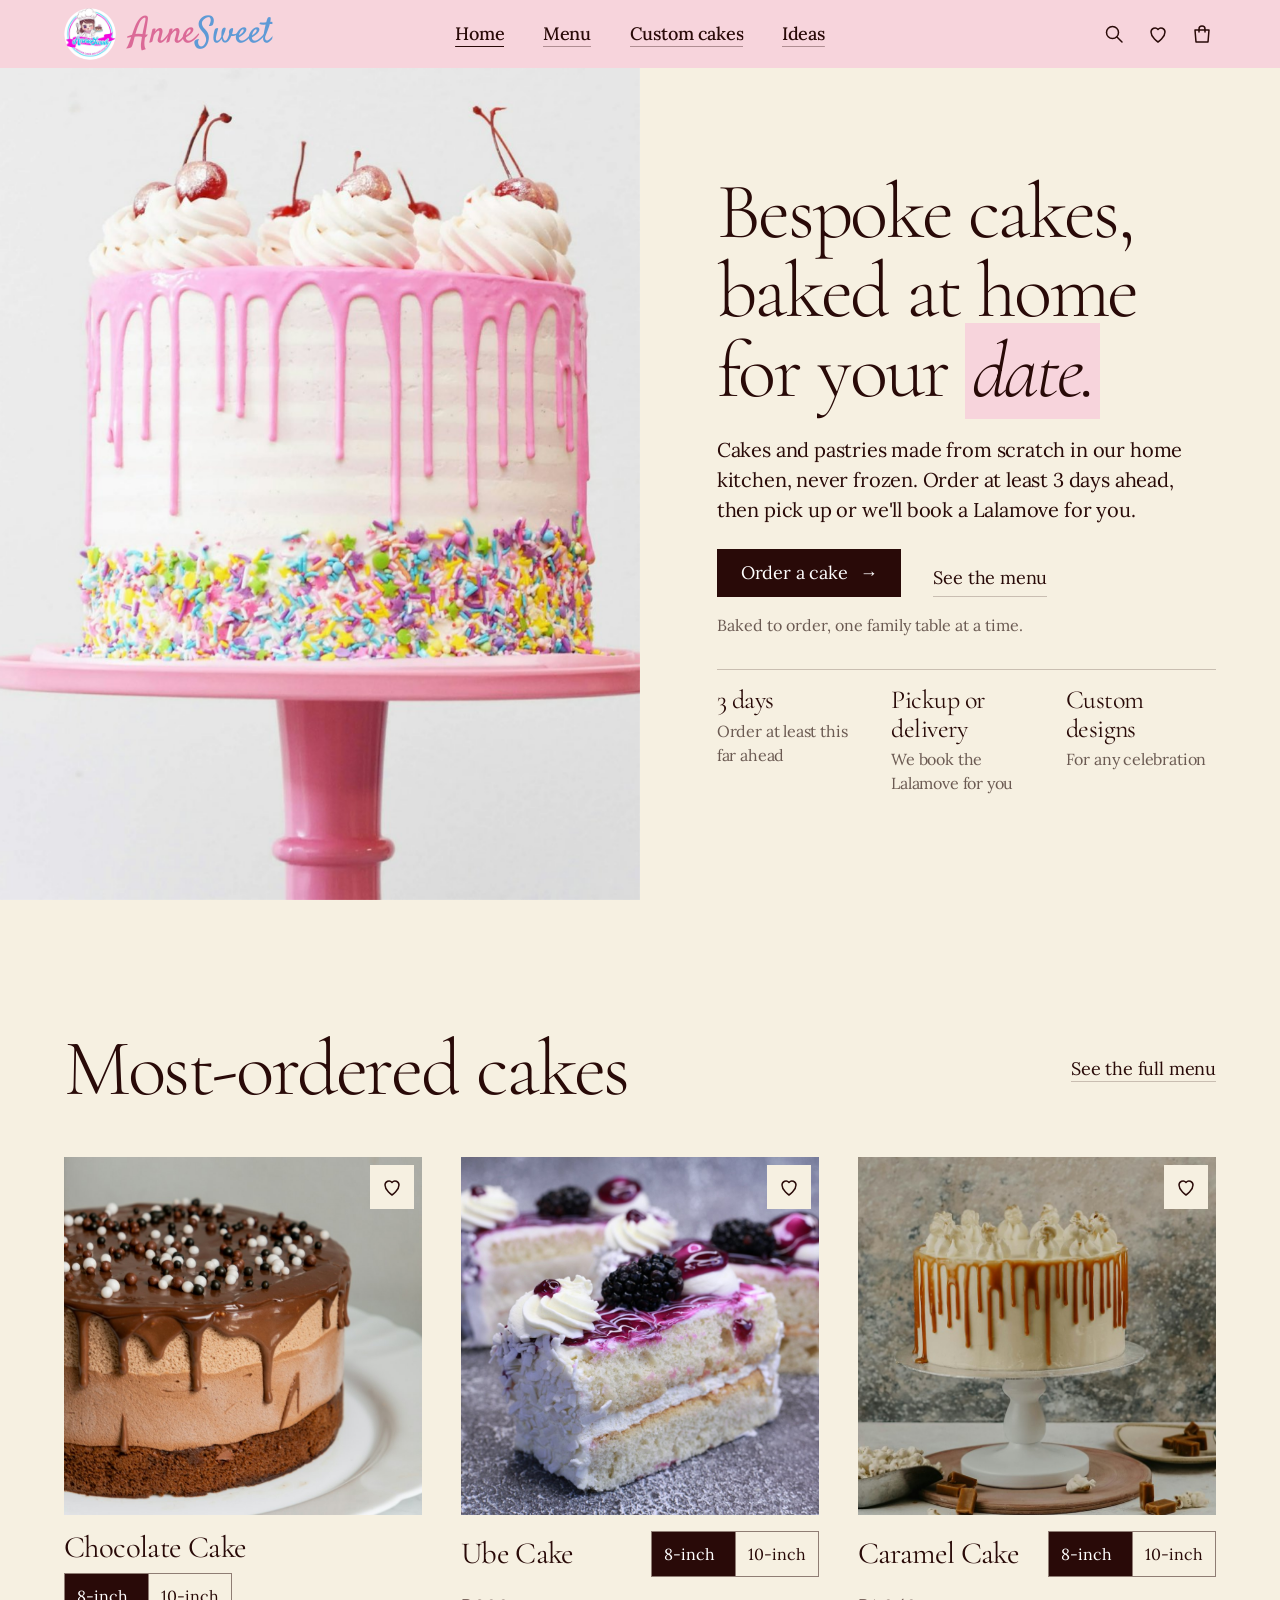
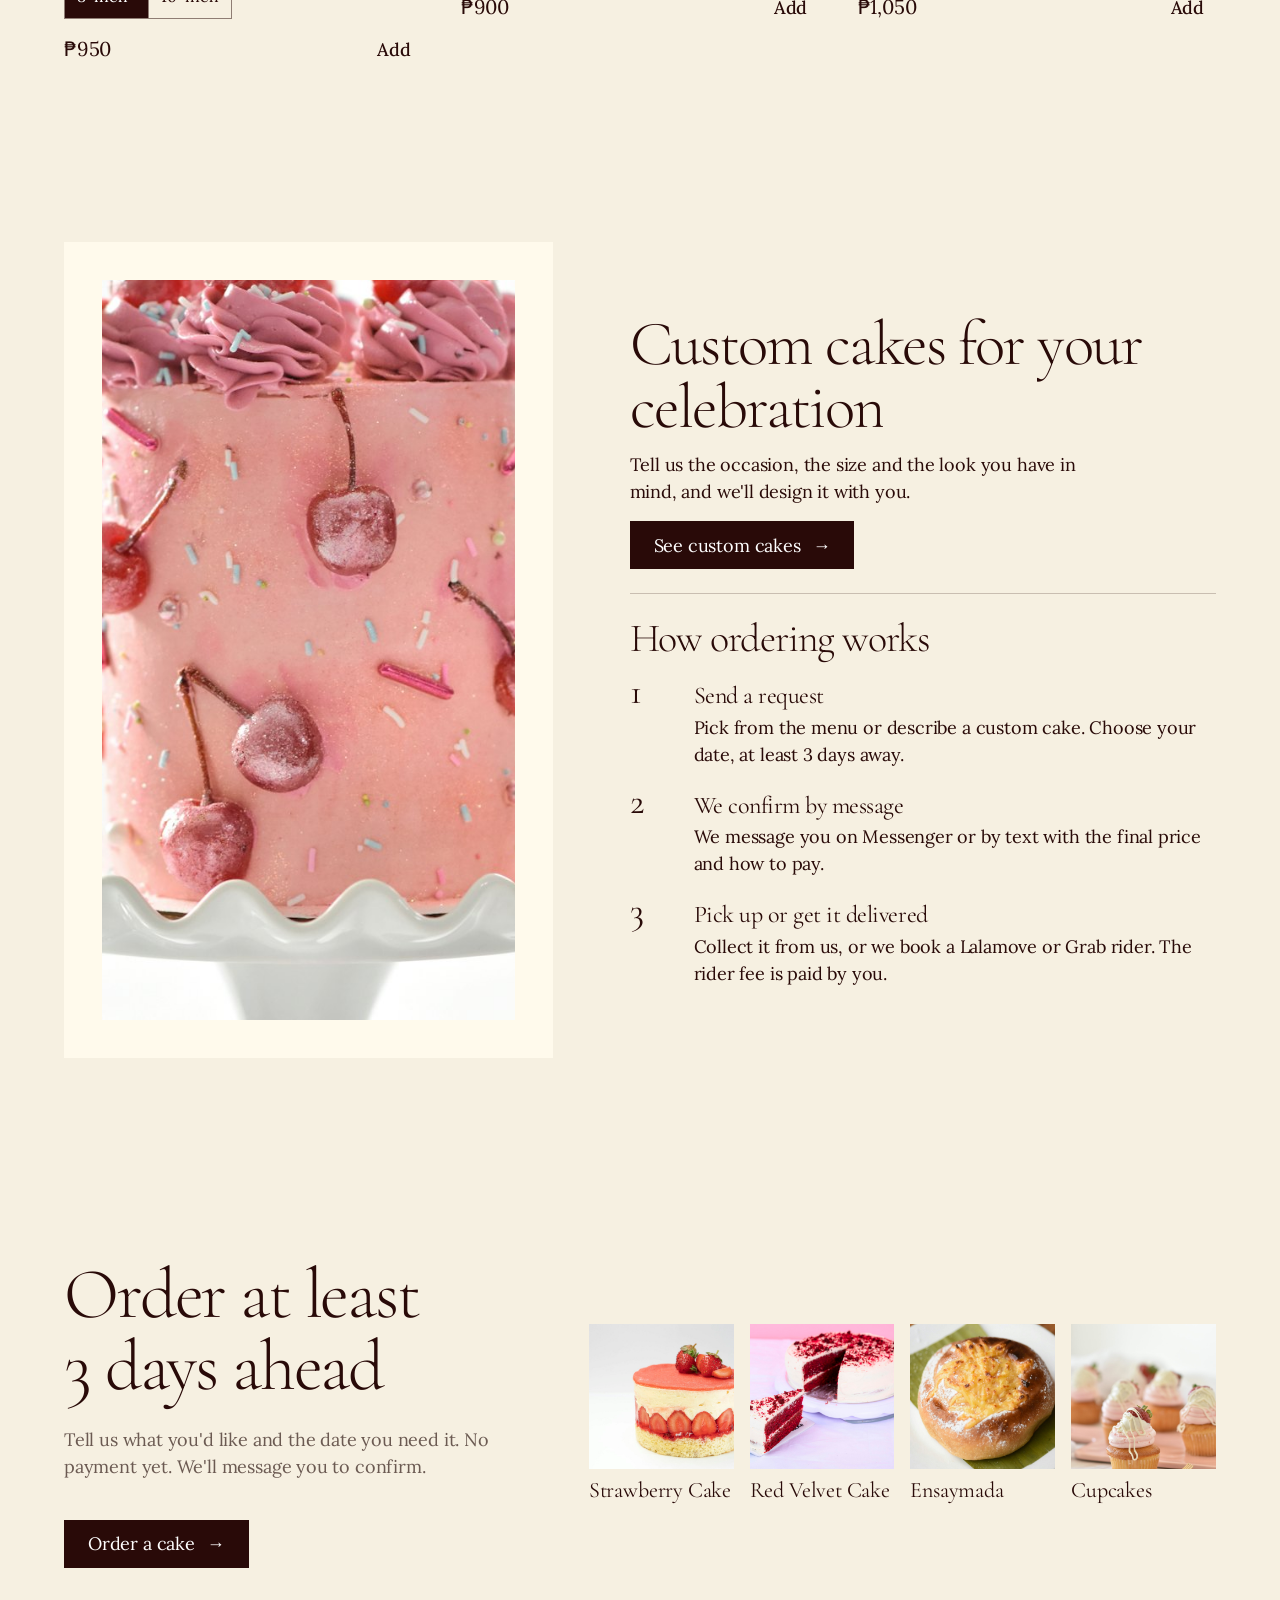
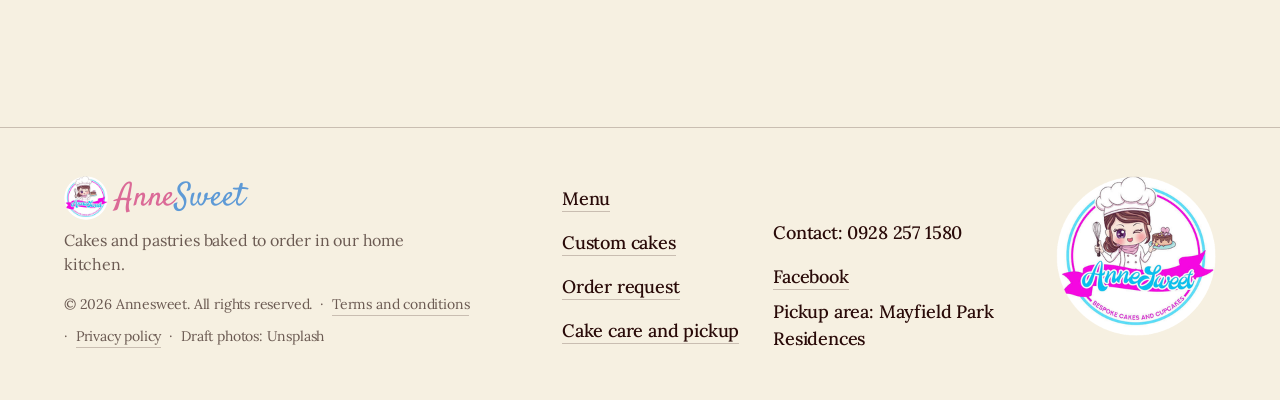
==== commit a00fc5a1: "Add contact details, pickup area and Facebook link; add a Cake care and pickup page Co-Authored-By: " ====
--- a/index.html
+++ b/index.html
@@ -128,11 +128,12 @@
       <a href="menu.html">Menu</a>
       <a href="custom.html">Custom cakes</a>
       <a href="order.html">Order request</a>
+      <a href="care.html">Cake care and pickup</a>
     </nav>
     <div class="footer-contact">
-      <p>Contact: 09XX XXX XXXX</p>
-      <p><a href="https://facebook.com/" target="_blank" rel="noopener">Facebook</a></p>
-      <p>Pickup area: to be announced</p>
+      <p>Contact: 0928 257 1580</p>
+      <p><a href="https://www.facebook.com/annesweetph" target="_blank" rel="noopener">Facebook</a></p>
+      <p>Pickup area: Mayfield Park Residences</p>
     </div>
     <img class="footer-logo" src="photos/logo.png" alt="" width="96" height="96">
   </div>
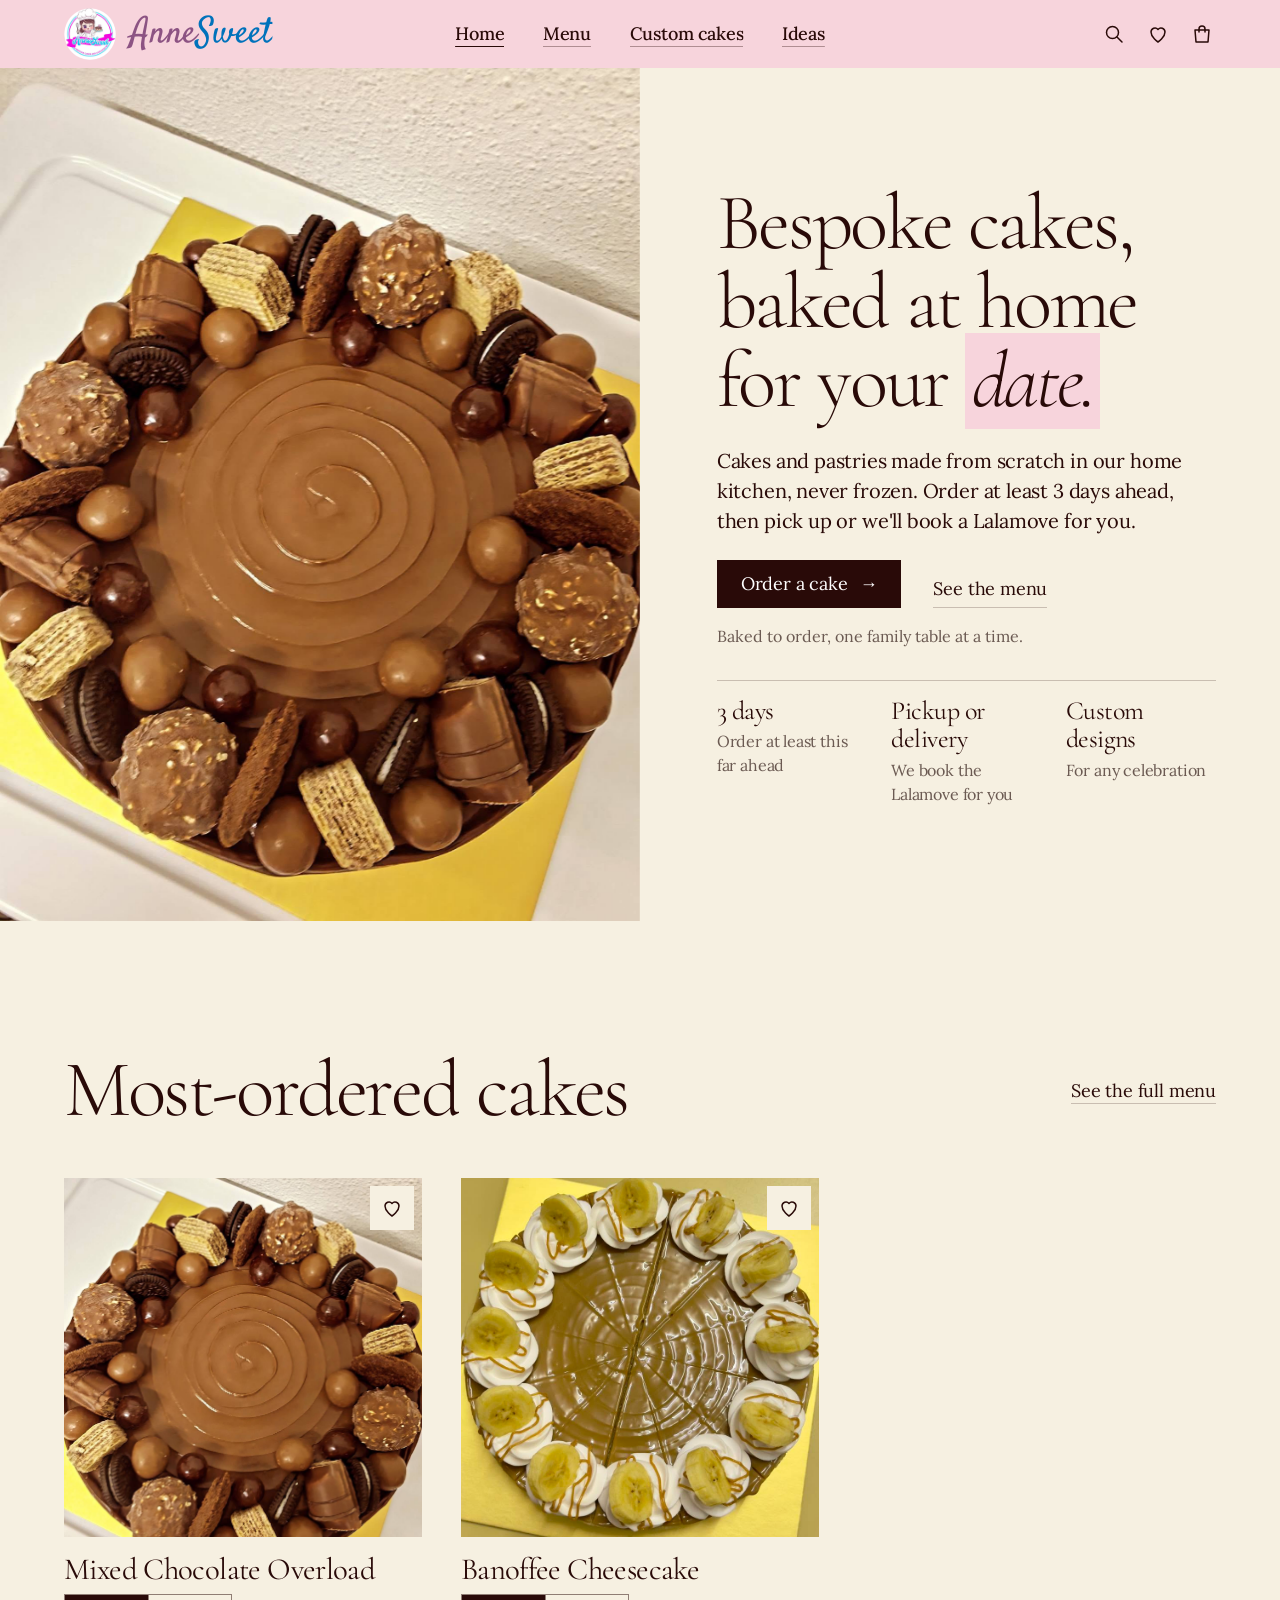
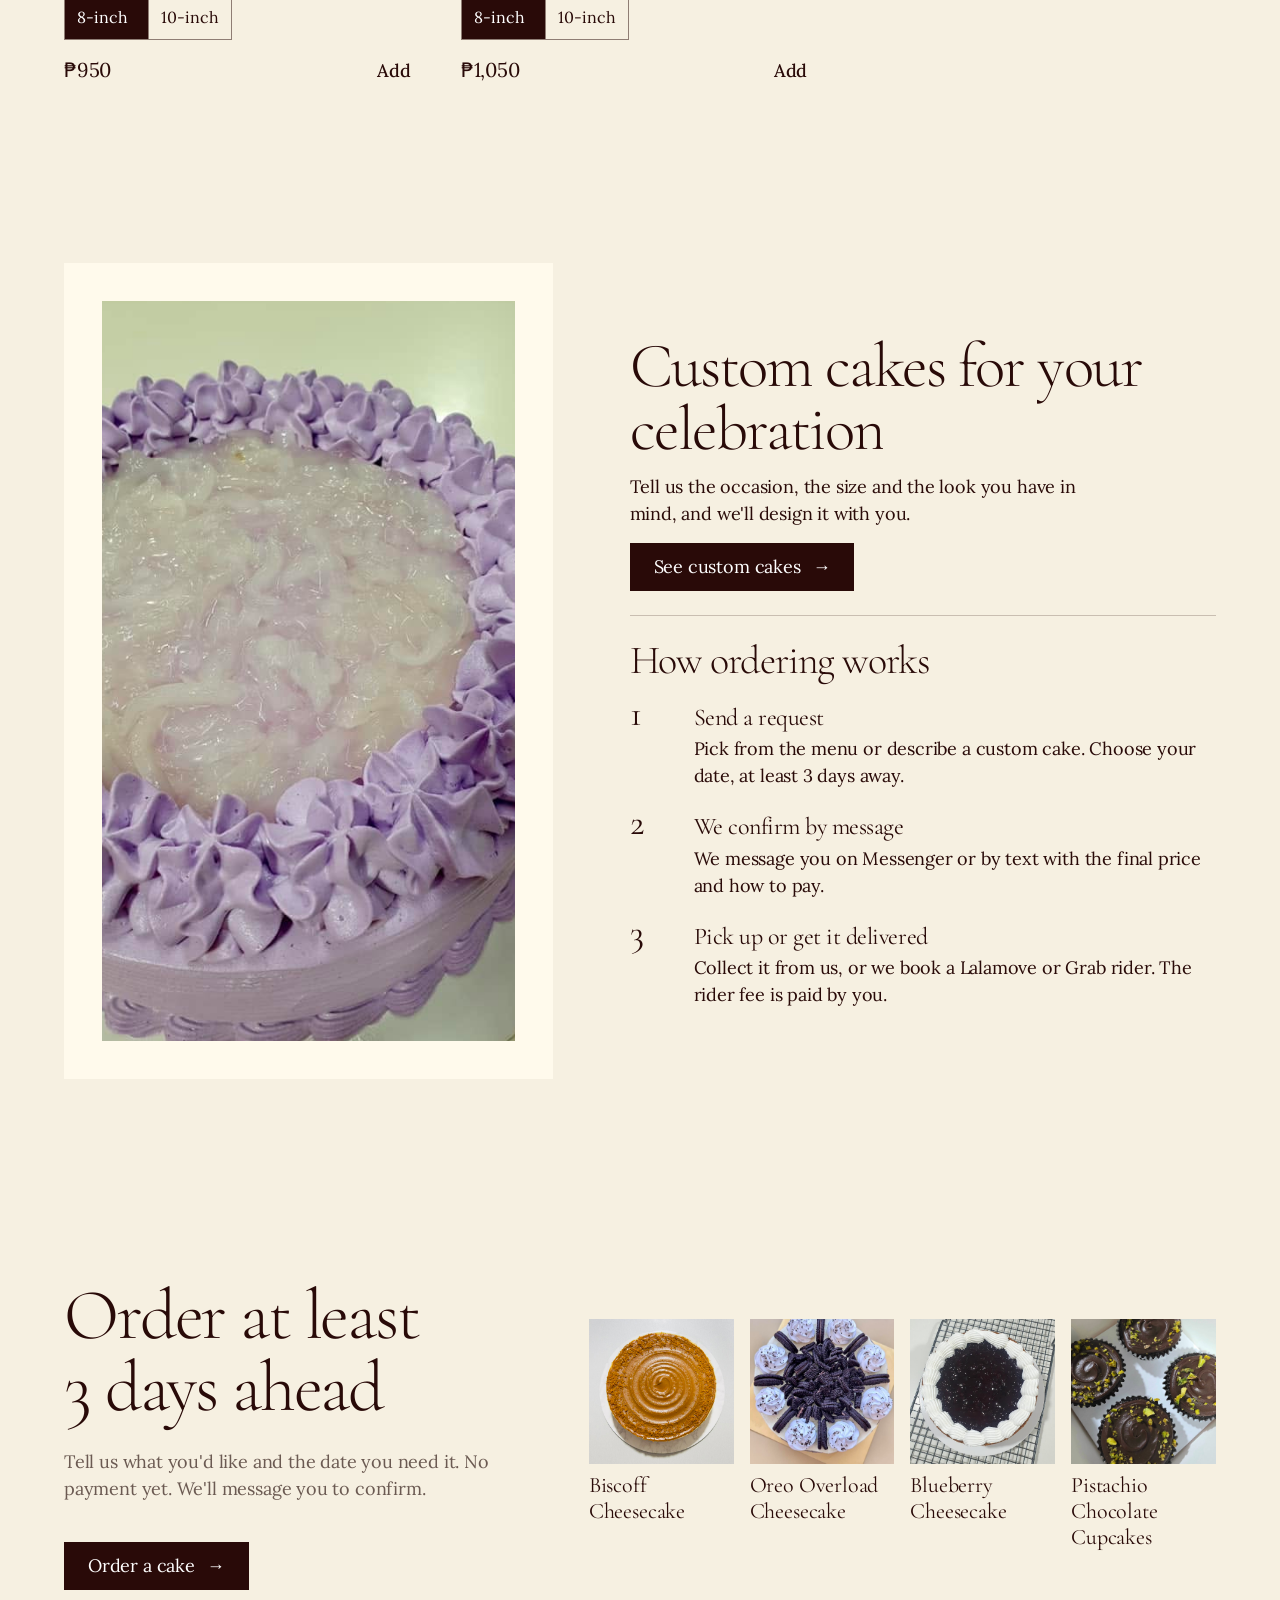
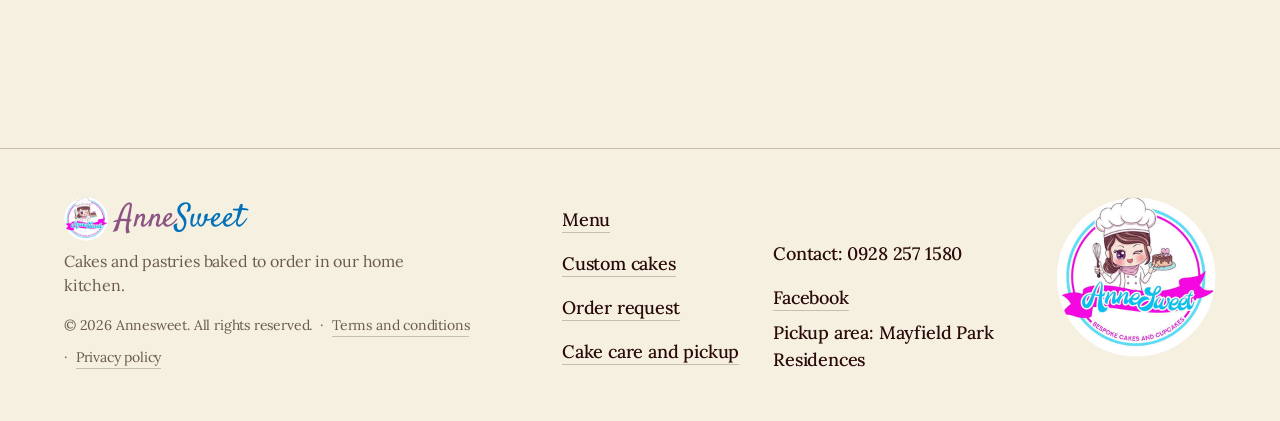
==== commit 1bef609b: "Rebuild the menu around AnneSweet's real cakes from Facebook Replaces the old invented 10-flavor lis" ====
--- a/index.html
+++ b/index.html
@@ -54,7 +54,7 @@
 </header>
 <main>
   <section class="hero">
-    <div class="hero-plate"><img class="hero-photo reveal" src="photos/draft/hero.jpg" alt="A tall layered cake with a pink drip, cream swirls and cherries, on a pink cake stand" width="1600" height="1200" fetchpriority="high"></div>
+    <div class="hero-plate"><img class="hero-photo reveal" src="photos/real/mixed-chocolate-overload.jpg" alt="An AnneSweet chocolate drip cake loaded with Ferrero Rocher, Oreo and wafer rolls" width="1440" height="1920" fetchpriority="high"></div>
     <div class="hero-text">
       <h1>Bespoke cakes, baked at home for your <mark><em>date.</em></mark></h1>
       <p class="lead">Cakes and pastries made from scratch in our home kitchen, never frozen. Order at least 3 days ahead, then pick up or we'll book a Lalamove for you.</p>
@@ -81,7 +81,7 @@
   </section>
   <section class="section slide duo" aria-labelledby="h-custom">
     <div class="wrap duo-grid">
-      <div class="plate duo-photo reveal"><img src="photos/draft/custom.jpg" alt="A tall pink cake decorated with glazed cherries and sprinkles on a white stand" width="1000" height="1000" loading="lazy"></div>
+      <div class="plate duo-photo reveal"><img src="photos/real/ube-ruffle-cake.jpg" alt="An AnneSweet cake piped with lavender ube-cream ruffles" width="720" height="960" loading="lazy"></div>
       <div class="duo-text">
         <div class="duo-custom">
           <h2 id="h-custom">Custom cakes for your celebration</h2>
@@ -107,10 +107,10 @@
         <a href="order.html" class="btn">Order a cake <span aria-hidden="true">&rarr;</span></a>
       </div>
       <ul class="closing-photos" aria-label="More from the menu">
-        <li><a href="menu.html"><img src="photos/draft/strawberry-cake.jpg" alt="" width="1000" height="1000" loading="lazy"><span>Strawberry Cake</span></a></li>
-        <li><a href="menu.html"><img src="photos/draft/red-velvet-cake.jpg" alt="" width="1000" height="1000" loading="lazy"><span>Red Velvet Cake</span></a></li>
-        <li><a href="menu.html"><img src="photos/draft/ensaymada.jpg" alt="" width="1000" height="1000" loading="lazy"><span>Ensaymada</span></a></li>
-        <li><a href="menu.html"><img src="photos/draft/cupcakes.jpg" alt="" width="1000" height="1000" loading="lazy"><span>Cupcakes</span></a></li>
+        <li><a href="menu.html"><img src="photos/real/biscoff-cheesecake.jpg" alt="" width="960" height="960" loading="lazy"><span>Biscoff Cheesecake</span></a></li>
+        <li><a href="menu.html"><img src="photos/real/oreo-overload-cheesecake.jpg" alt="" width="782" height="960" loading="lazy"><span>Oreo Overload Cheesecake</span></a></li>
+        <li><a href="menu.html"><img src="photos/real/blueberry-cheesecake.jpg" alt="" width="960" height="934" loading="lazy"><span>Blueberry Cheesecake</span></a></li>
+        <li><a href="menu.html"><img src="photos/real/pistachio-chocolate-cupcakes.jpg" alt="" width="1536" height="2048" loading="lazy"><span>Pistachio Chocolate Cupcakes</span></a></li>
       </ul>
     </div>
   </section>
@@ -122,7 +122,7 @@
     <div class="footer-brand">
       <a href="index.html" class="footer-mark"><img class="logo-mark" src="photos/logo.png" alt="" width="40" height="40"><span><span class="wm-anne">Anne</span><span class="wm-sweet">Sweet</span></span></a>
       <p>Cakes and pastries baked to order in our home kitchen.</p>
-      <div class="legal footer-legal"><p>© 2026 Annesweet. All rights reserved.</p><p><a href="terms.html">Terms and conditions</a></p><p><a href="privacy.html">Privacy policy</a></p><p>Draft photos: Unsplash</p></div>
+      <div class="legal footer-legal"><p>© 2026 Annesweet. All rights reserved.</p><p><a href="terms.html">Terms and conditions</a></p><p><a href="privacy.html">Privacy policy</a></p></div>
     </div>
     <nav aria-label="Footer">
       <a href="menu.html">Menu</a>
--- a/style.css
+++ b/style.css
@@ -10,8 +10,8 @@
   --on-ink: #FFFFFF;        /* 19.0:1 on ink */
   --ink-hover: #4A1D18;     /* white on it 13.6:1 */
   --muted: #6B5A52;         /* 5.8:1 on paper, 6.3:1 on linen */
-  --wm-anne: #DB6A97;       /* pastel pink: soft on purpose, about 2.5:1 on the blush bar (it is the logo wordmark, not body text) */
-  --wm-sweet: #5E9AD6;      /* pastel blue, about 2.4:1 on the blush bar */
+  --wm-anne: #8C5383;       /* Grape Soda: 4.4:1 on the blush bar */
+  --wm-sweet: #0072BB;      /* Twitter Blue: 4.4:1 on the blush bar */
   --nav-hover: #A3274D;     /* nav link hover on the blush bar 5.1:1 */
   --blush: #F7D4DC;         /* "date." swatch and the nav count; ink on it 14.2:1 */
   --hair: rgba(41, 10, 8, .22);   /* resting underline (decorative) */
@@ -44,8 +44,8 @@
     --ink-hover: #E4D9C2;   /* paper on it 13.0:1 */
     --muted: #C2B2A2;       /* 8.9:1 on paper, 7.8:1 on linen */
     --blush: #5C3640;       /* swatch behind parchment text 8.6:1 */
-    --wm-anne: #FFB3CE;
-    --wm-sweet: #A9D3FF;
+    --wm-anne: #E0A8D6;       /* lighter Grape Soda, so it reads on the dark bar */
+    --wm-sweet: #6DB8F0;      /* lighter Twitter Blue */
     --nav-hover: #F7B8C9;   /* nav link hover on the plum bar 6:1 */
     --hair: rgba(246, 240, 225, .28);
     --field-line: rgba(246, 240, 225, .4); /* 3.4:1 on linen */
@@ -625,10 +625,15 @@
 }
 
 /* ---------- Legal pages ---------- */
-.prose { max-width: 65ch; padding-block: clamp(56px, 9vw, 112px) var(--section); }
+.prose { padding-block: clamp(56px, 9vw, 112px) var(--section); }
+.prose-head { max-width: 46em; margin-bottom: var(--s7); }
+/* The sections sit in cards in a grid, so wide screens have no empty right side and every row lines up (cards in a row share one height) */
+.prose-head h1 { margin-bottom: var(--s4); }
+.prose-grid { display: grid; grid-template-columns: repeat(auto-fill, minmax(min(100%, 360px), 1fr)); gap: var(--s5); }
+.prose-grid section { padding: var(--s5); background: var(--linen); }
 .prose h1 { font-size: clamp(46px, 6.6vw, 80px); }
-.prose .updated { margin: var(--s4) 0 var(--s7); color: var(--muted); font-size: var(--fs-small); }
-.prose h2 { margin: var(--s7) 0 var(--s3); font-size: 32px; font-weight: 400; letter-spacing: -.02em; line-height: 1.1; }
+.prose .updated { margin: var(--s4) 0 var(--s5); color: var(--muted); font-size: var(--fs-small); }
+.prose h2 { margin: 0 0 var(--s3); font-size: 30px; font-weight: 400; letter-spacing: -.02em; line-height: 1.1; }
 .prose p + p, .prose ul { margin-top: var(--s3); }
 .prose ul { padding-left: 1.2em; }
 .prose li + li { margin-top: var(--s1); }
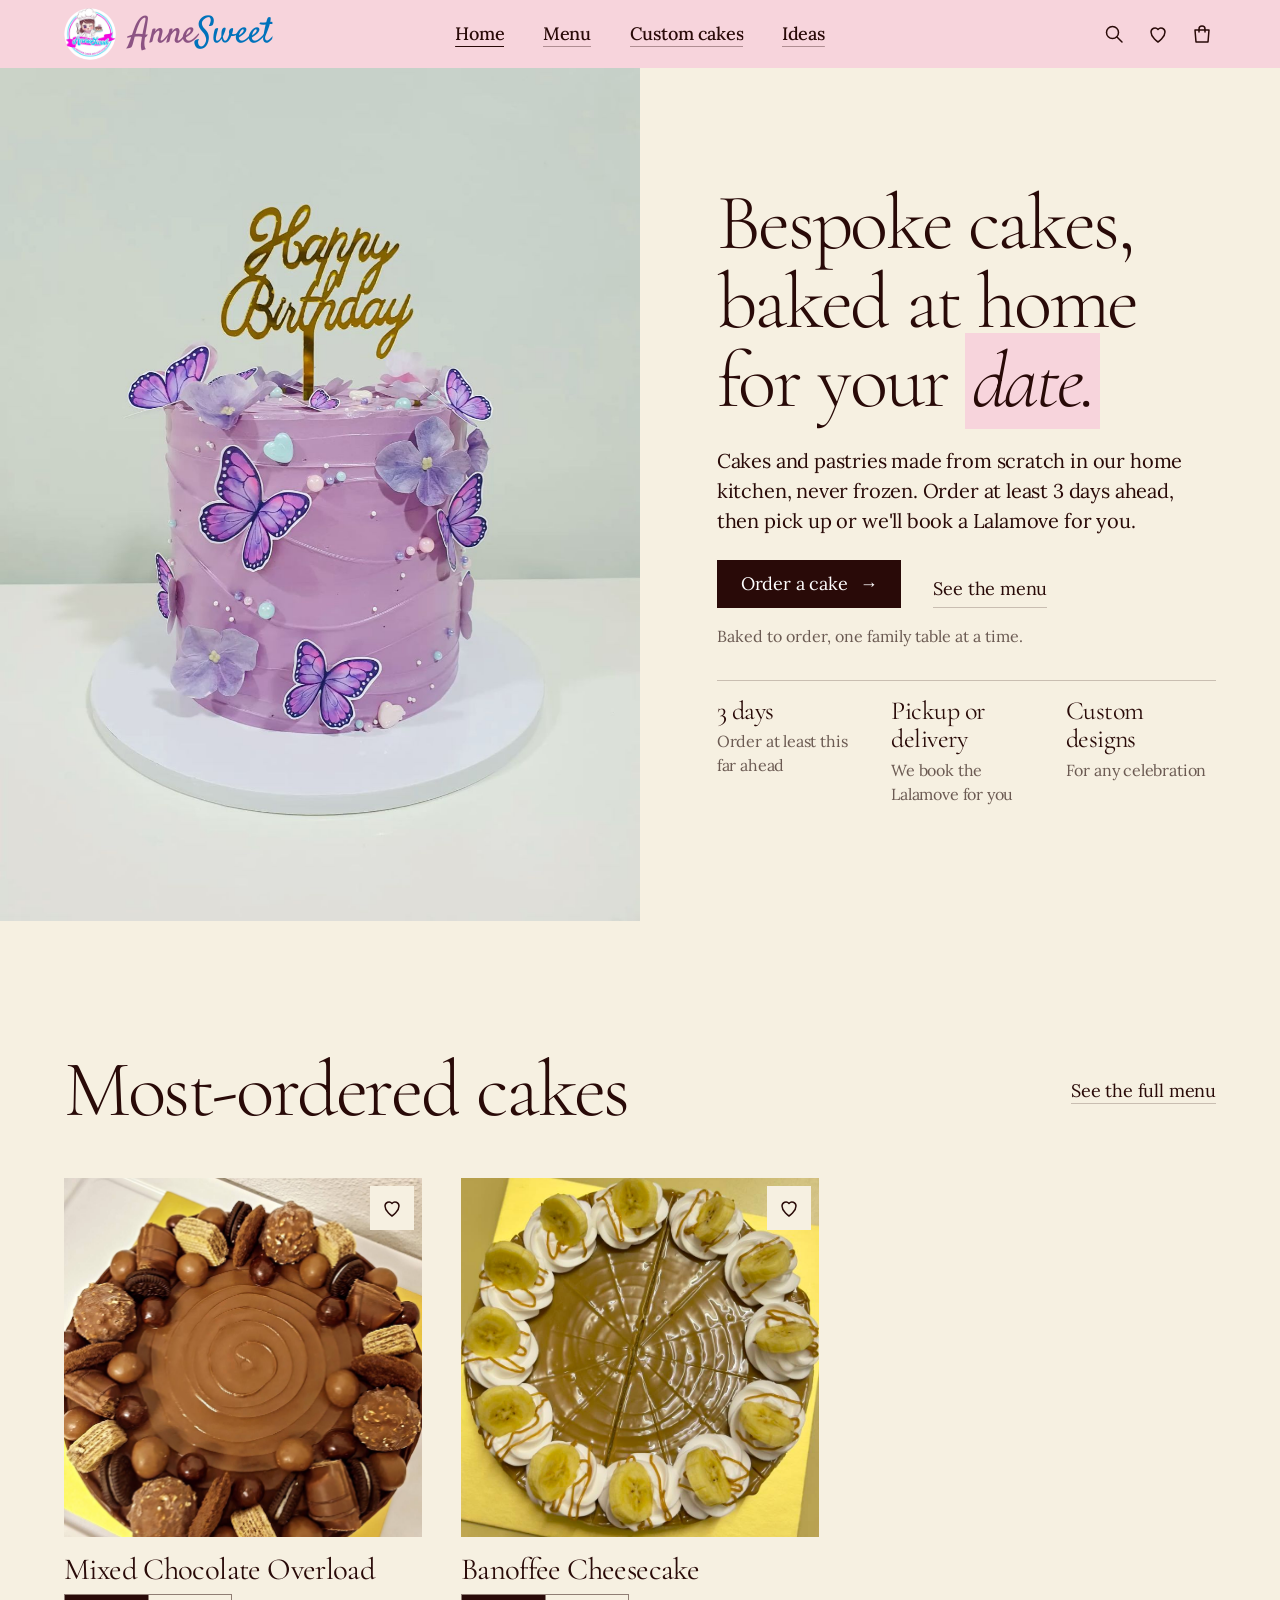
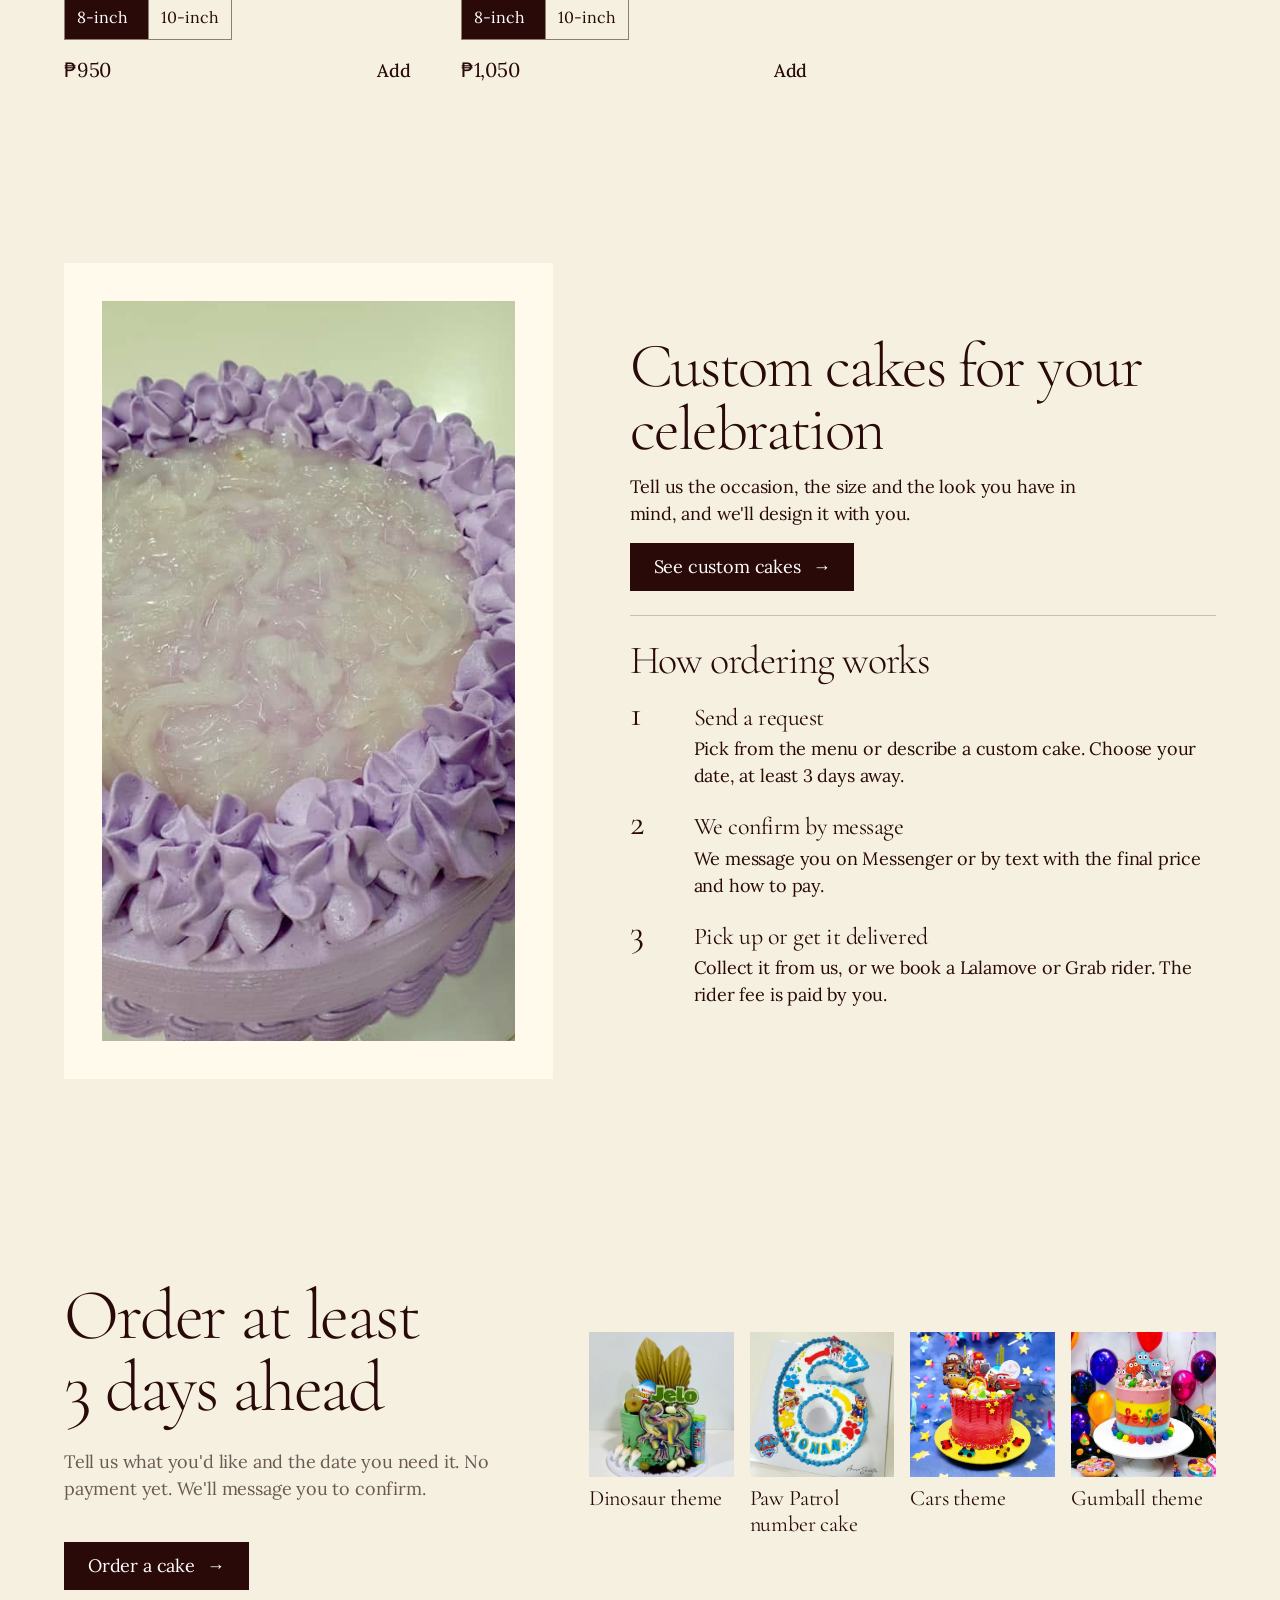
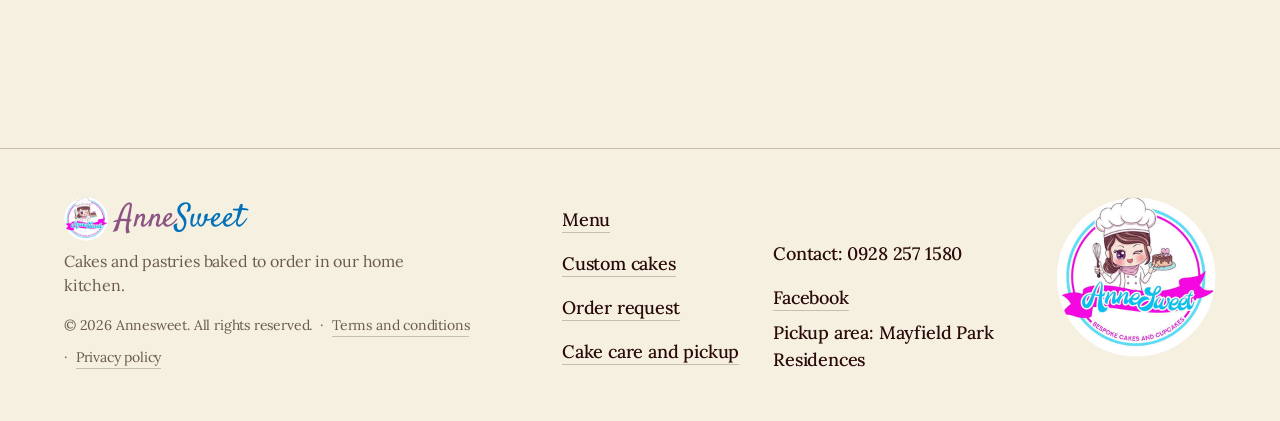
==== commit 2399fa7a: "Give every photo its own spot — no photo used twice The hero, the custom-cakes teaser, the home page" ====
--- a/index.html
+++ b/index.html
@@ -54,7 +54,7 @@
 </header>
 <main>
   <section class="hero">
-    <div class="hero-plate"><img class="hero-photo reveal" src="photos/real/mixed-chocolate-overload.jpg" alt="An AnneSweet chocolate drip cake loaded with Ferrero Rocher, Oreo and wafer rolls" width="1440" height="1920" fetchpriority="high"></div>
+    <div class="hero-plate"><img class="hero-photo reveal" src="photos/real/butterfly-cake.jpg" alt="An AnneSweet cake piped with lavender buttercream and sugar butterflies" width="1224" height="1632" fetchpriority="high"></div>
     <div class="hero-text">
       <h1>Bespoke cakes, baked at home for your <mark><em>date.</em></mark></h1>
       <p class="lead">Cakes and pastries made from scratch in our home kitchen, never frozen. Order at least 3 days ahead, then pick up or we'll book a Lalamove for you.</p>
@@ -106,11 +106,11 @@
         <p>Tell us what you'd like and the date you need it. No payment yet. We'll message you to confirm.</p>
         <a href="order.html" class="btn">Order a cake <span aria-hidden="true">&rarr;</span></a>
       </div>
-      <ul class="closing-photos" aria-label="More from the menu">
-        <li><a href="menu.html"><img src="photos/real/biscoff-cheesecake.jpg" alt="" width="960" height="960" loading="lazy"><span>Biscoff Cheesecake</span></a></li>
-        <li><a href="menu.html"><img src="photos/real/oreo-overload-cheesecake.jpg" alt="" width="782" height="960" loading="lazy"><span>Oreo Overload Cheesecake</span></a></li>
-        <li><a href="menu.html"><img src="photos/real/blueberry-cheesecake.jpg" alt="" width="960" height="934" loading="lazy"><span>Blueberry Cheesecake</span></a></li>
-        <li><a href="menu.html"><img src="photos/real/pistachio-chocolate-cupcakes.jpg" alt="" width="1536" height="2048" loading="lazy"><span>Pistachio Chocolate Cupcakes</span></a></li>
+      <ul class="closing-photos" aria-label="Custom cakes we've made">
+        <li><a href="custom.html"><img src="photos/real/dinosaur-cake.jpg" alt="" width="1224" height="1632" loading="lazy"><span>Dinosaur theme</span></a></li>
+        <li><a href="custom.html"><img src="photos/real/pawpatrol-cake.jpg" alt="" width="1440" height="1422" loading="lazy"><span>Paw Patrol number cake</span></a></li>
+        <li><a href="custom.html"><img src="photos/real/cars-cake.jpg" alt="" width="960" height="1440" loading="lazy"><span>Cars theme</span></a></li>
+        <li><a href="custom.html"><img src="photos/real/gumball-cake.jpg" alt="" width="960" height="1440" loading="lazy"><span>Gumball theme</span></a></li>
       </ul>
     </div>
   </section>
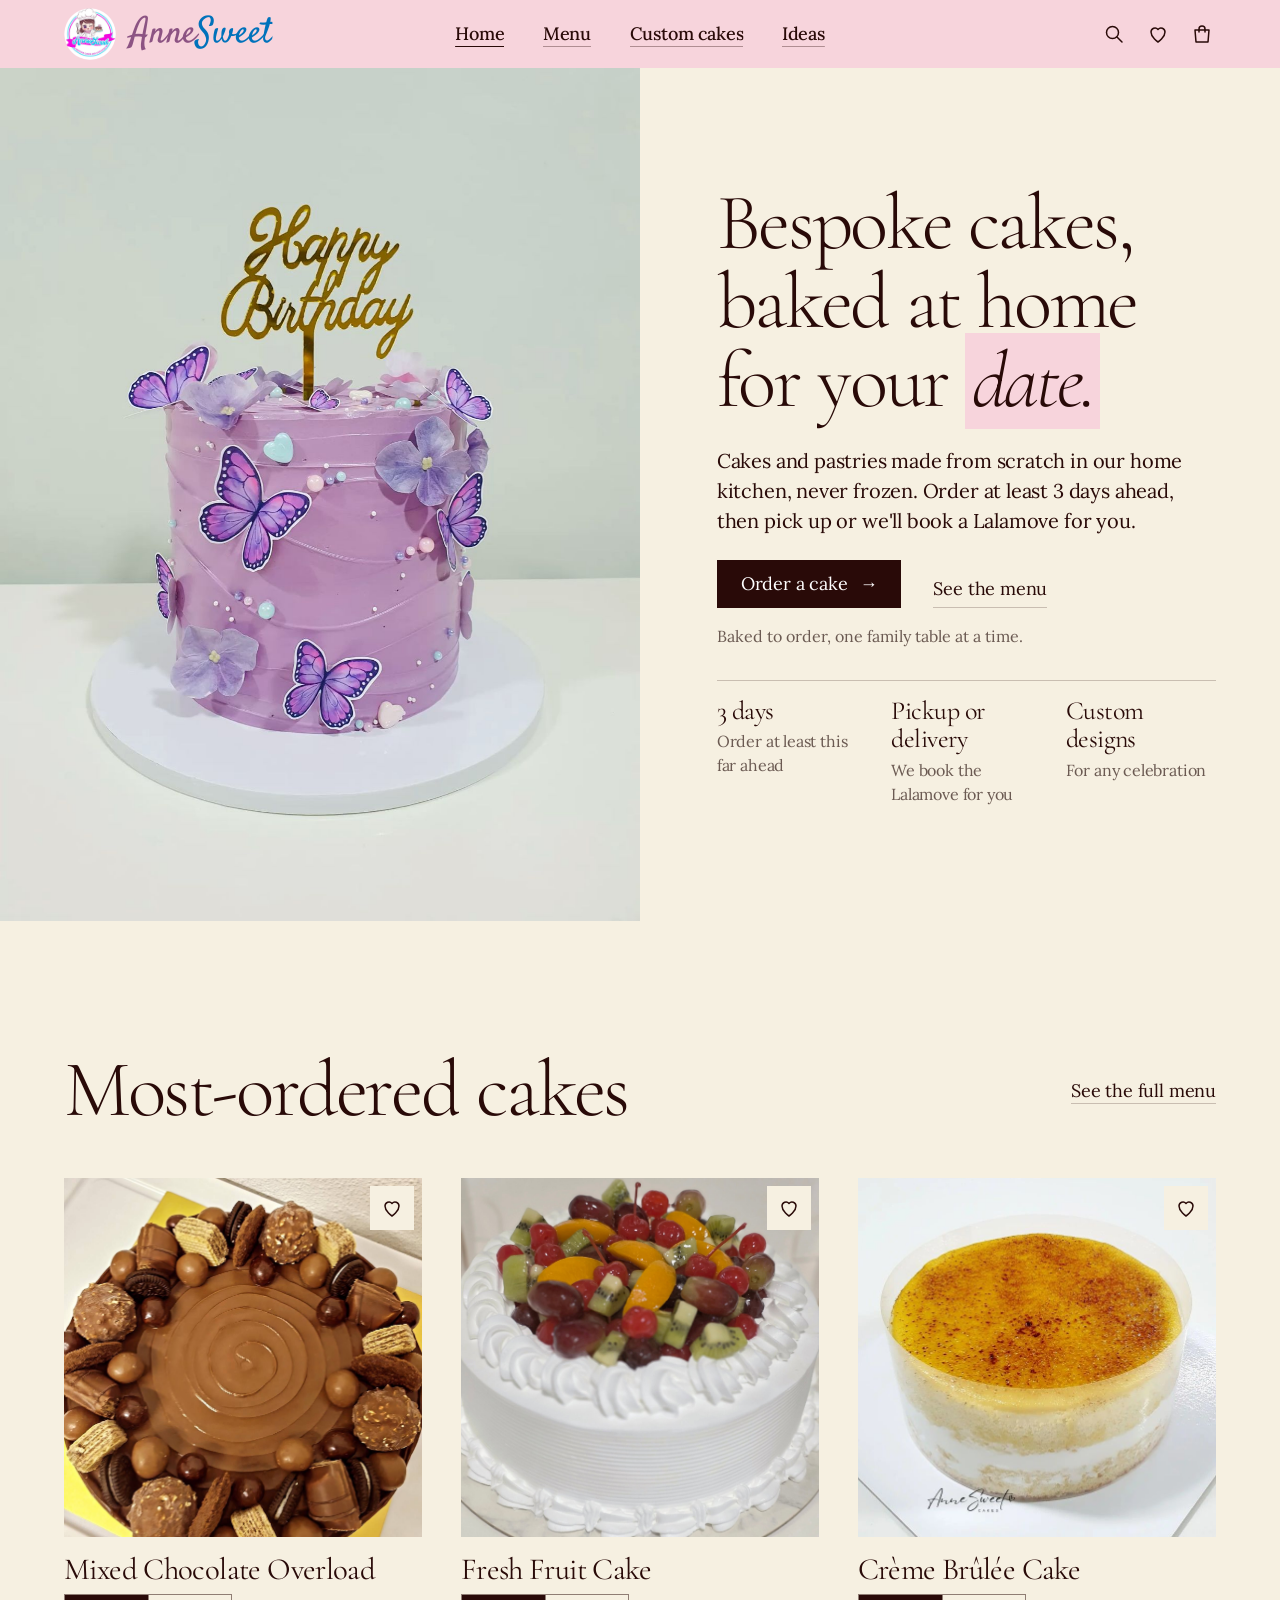
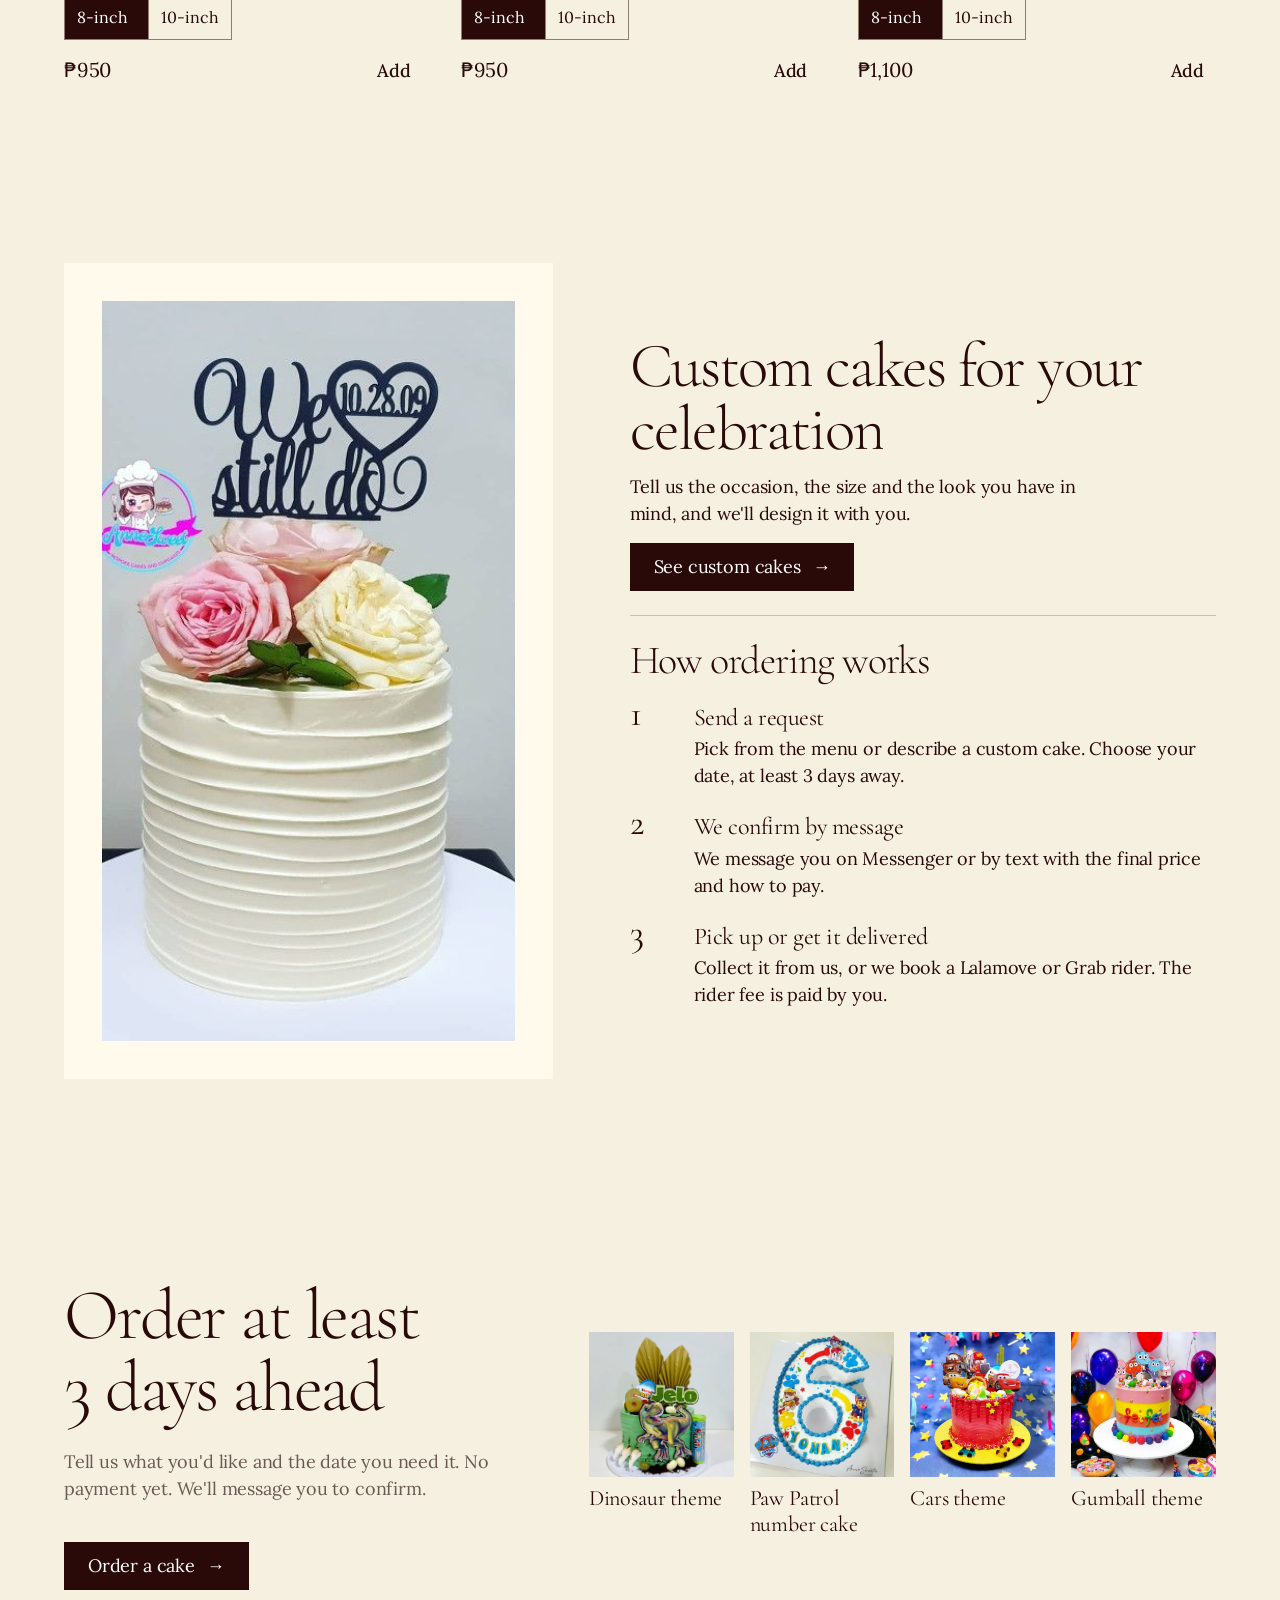
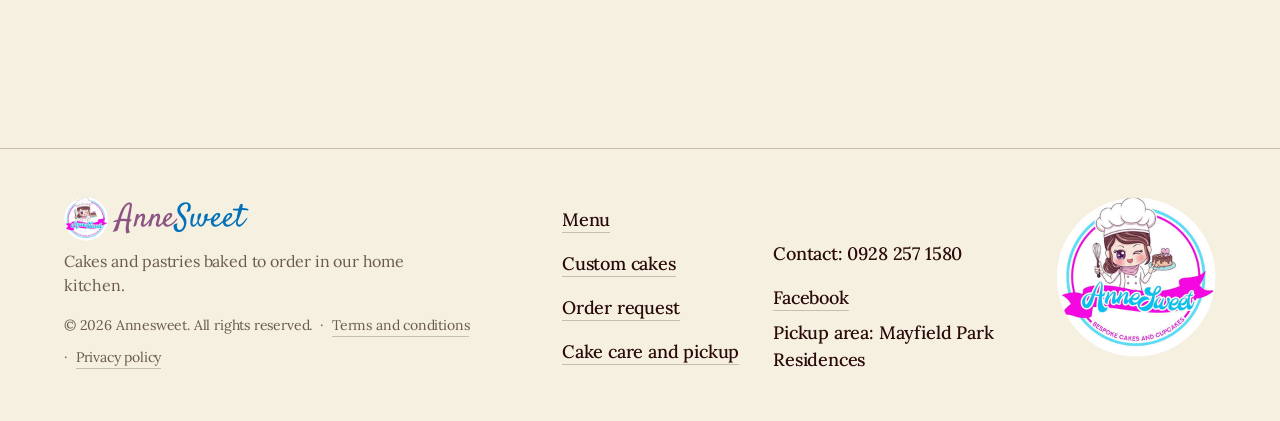
==== commit 8362c7e2: "Bestseller swap, new custom-cake photo, 12-photo ideas gallery - Bestseller tag: Fresh Fruit Cake an" ====
--- a/index.html
+++ b/index.html
@@ -81,7 +81,7 @@
   </section>
   <section class="section slide duo" aria-labelledby="h-custom">
     <div class="wrap duo-grid">
-      <div class="plate duo-photo reveal"><img src="photos/real/ube-ruffle-cake.jpg" alt="An AnneSweet cake piped with lavender ube-cream ruffles" width="720" height="960" loading="lazy"></div>
+      <div class="plate duo-photo reveal"><img src="photos/real/rustic-cake.jpg" alt="An AnneSweet textured buttercream cake with sugar flowers" width="720" height="814" loading="lazy"></div>
       <div class="duo-text">
         <div class="duo-custom">
           <h2 id="h-custom">Custom cakes for your celebration</h2>
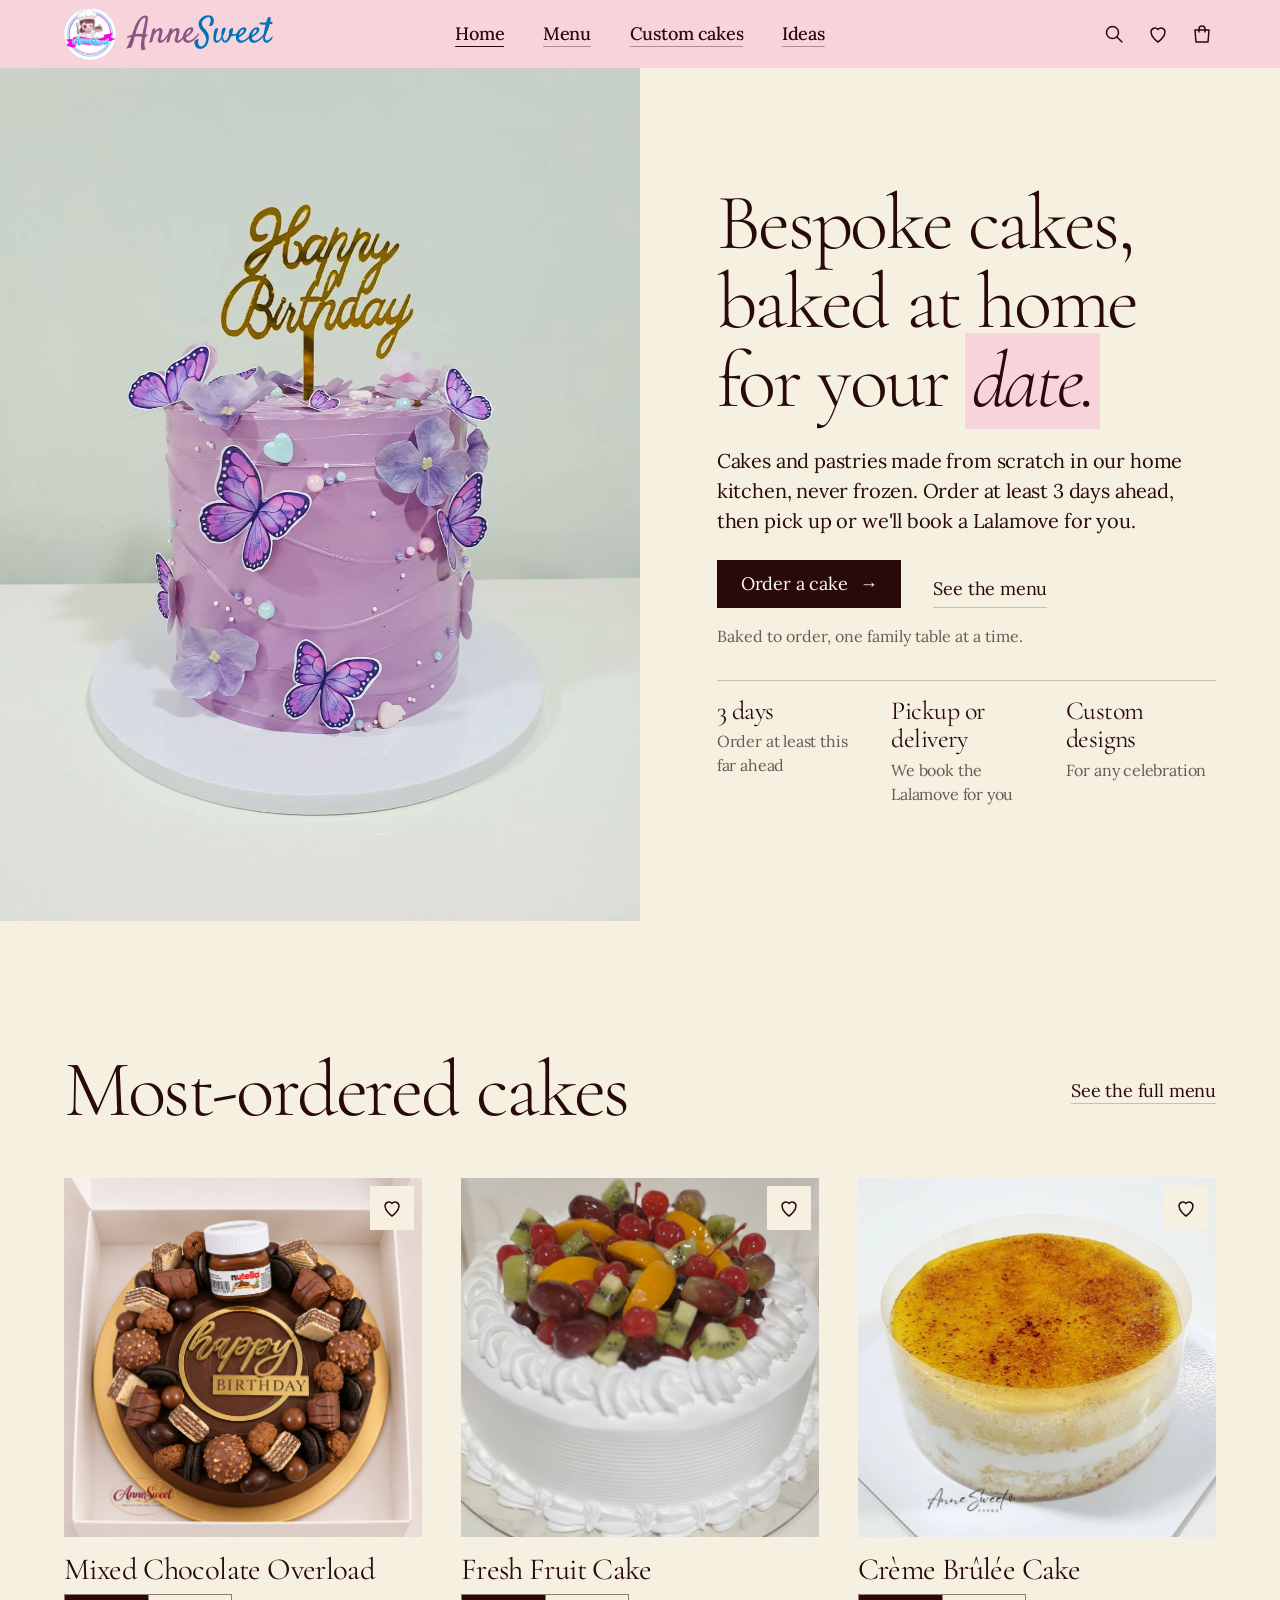
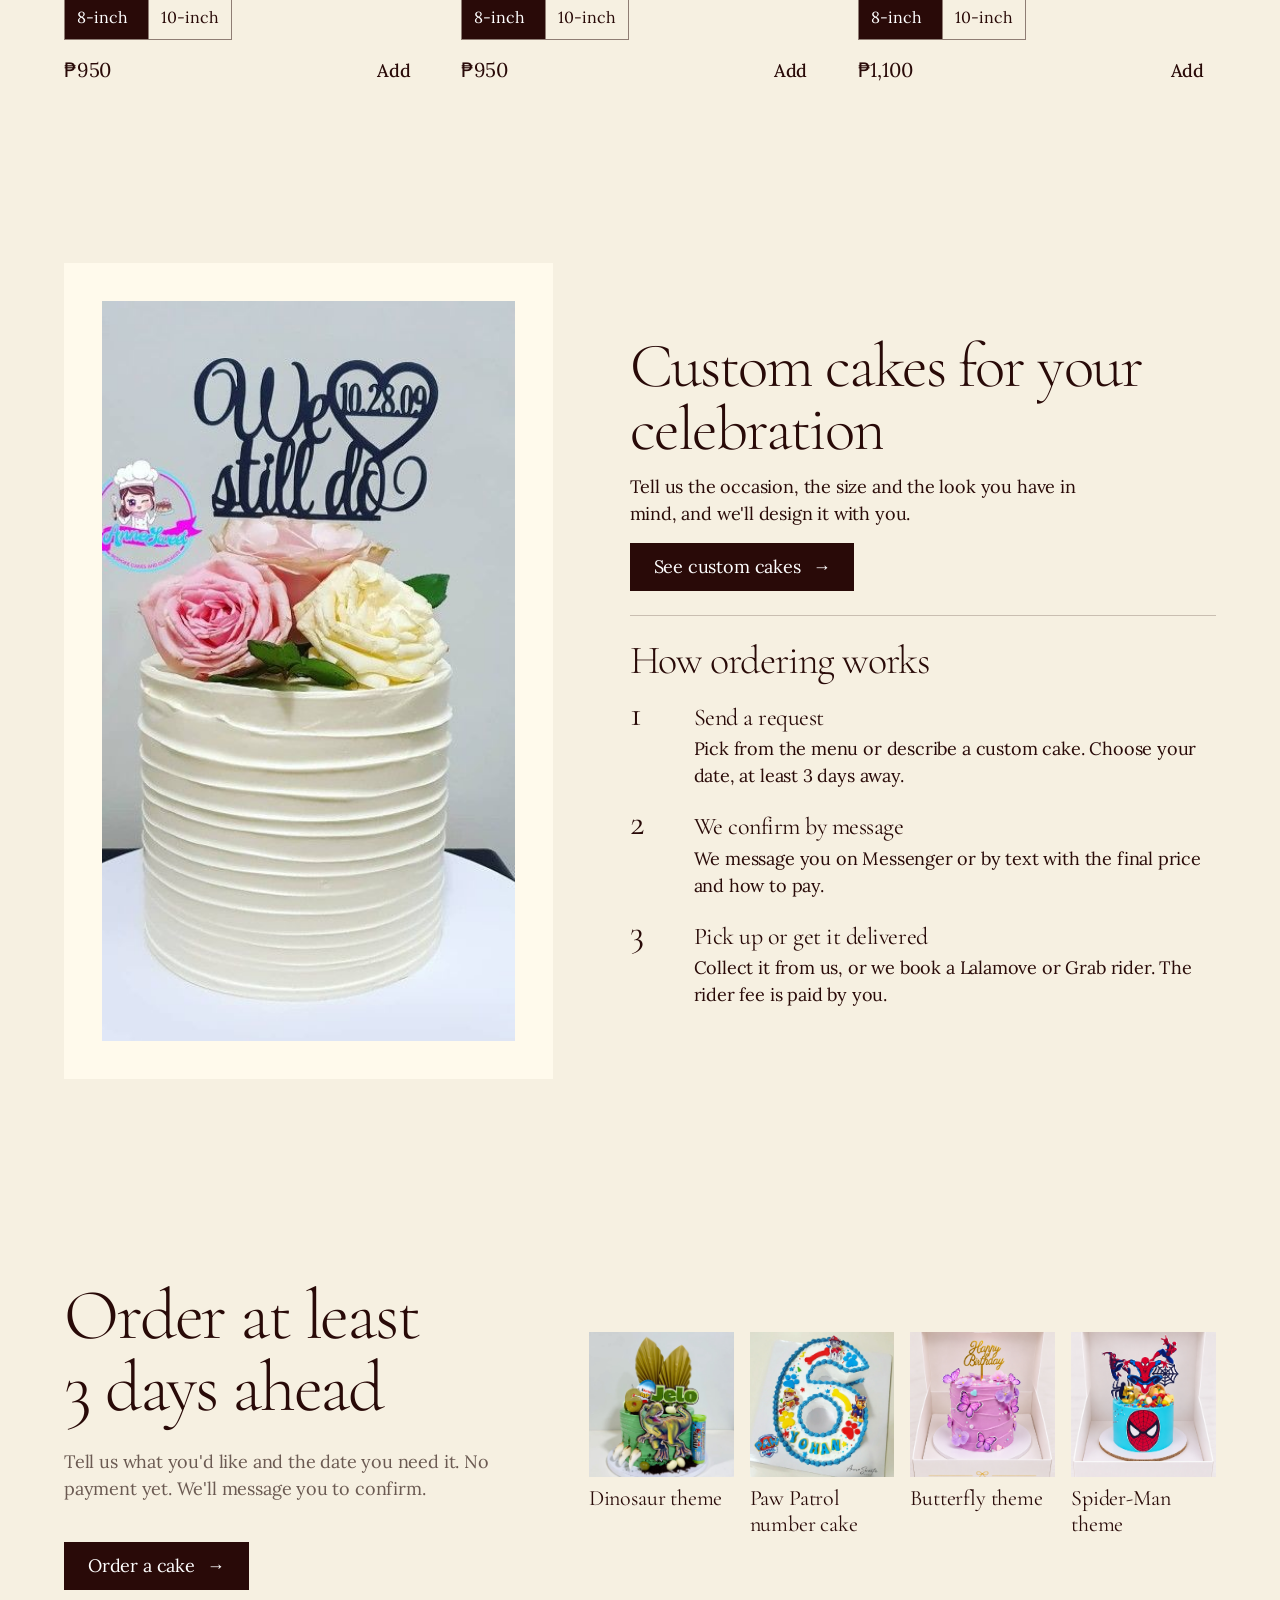
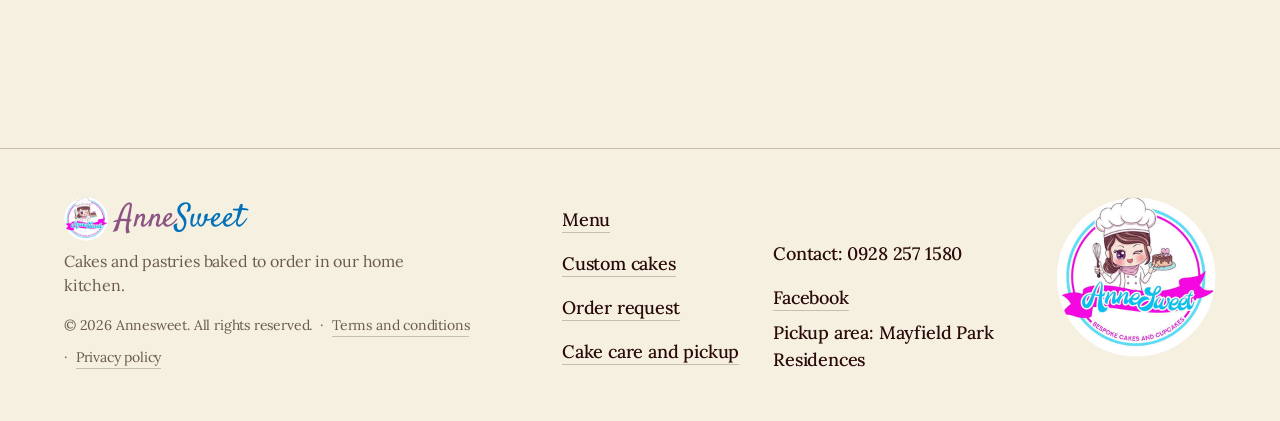
==== commit d1b05f0a: "Spread the new Viber photos across the site, not just Ideas - Mixed Chocolate Overload (homepage bes" ====
--- a/index.html
+++ b/index.html
@@ -109,8 +109,8 @@
       <ul class="closing-photos" aria-label="Custom cakes we've made">
         <li><a href="custom.html"><img src="photos/real/dinosaur-cake.jpg" alt="" width="1224" height="1632" loading="lazy"><span>Dinosaur theme</span></a></li>
         <li><a href="custom.html"><img src="photos/real/pawpatrol-cake.jpg" alt="" width="1440" height="1422" loading="lazy"><span>Paw Patrol number cake</span></a></li>
-        <li><a href="custom.html"><img src="photos/real/cars-cake.jpg" alt="" width="960" height="1440" loading="lazy"><span>Cars theme</span></a></li>
-        <li><a href="custom.html"><img src="photos/real/gumball-cake.jpg" alt="" width="960" height="1440" loading="lazy"><span>Gumball theme</span></a></li>
+        <li><a href="custom.html"><img src="photos/real/purple-butterfly-cake.jpg" alt="" width="1441" height="1801" loading="lazy"><span>Butterfly theme</span></a></li>
+        <li><a href="custom.html"><img src="photos/real/spiderman-cake.jpg" alt="" width="1441" height="1801" loading="lazy"><span>Spider-Man theme</span></a></li>
       </ul>
     </div>
   </section>
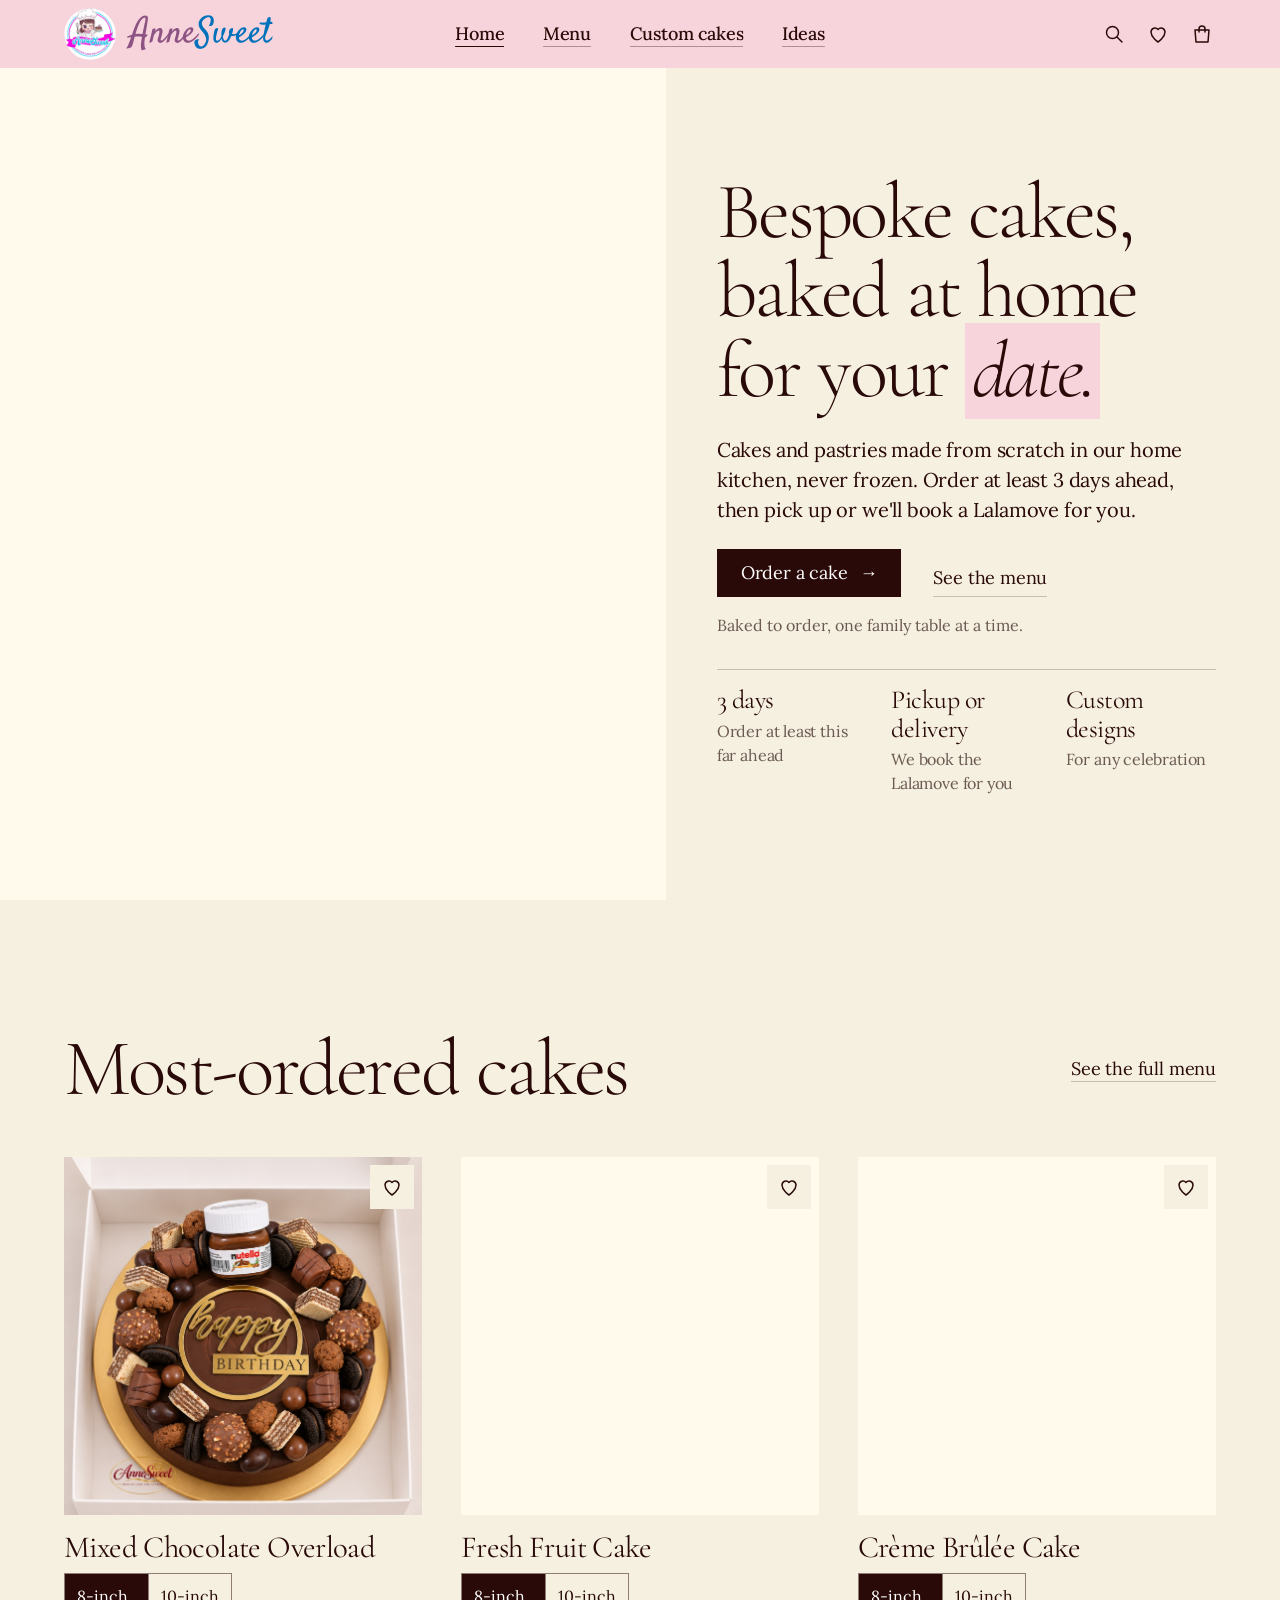
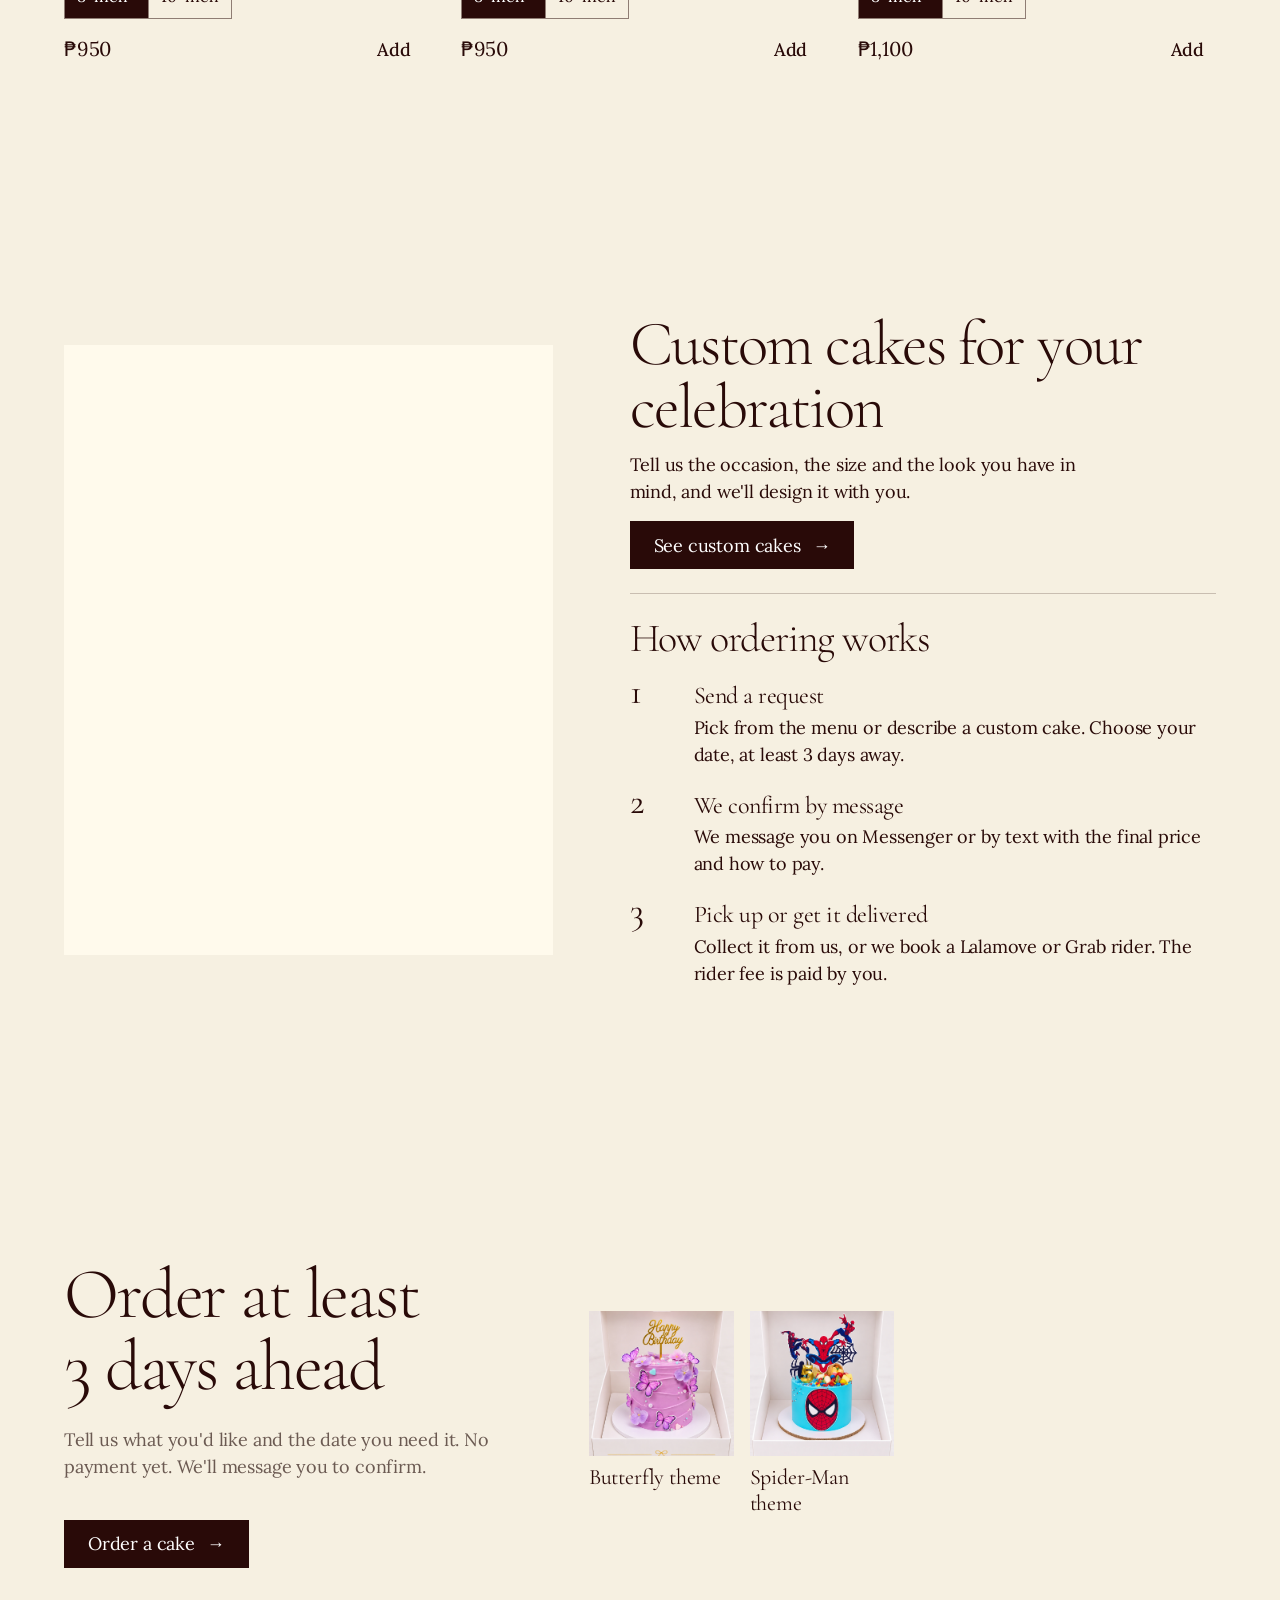
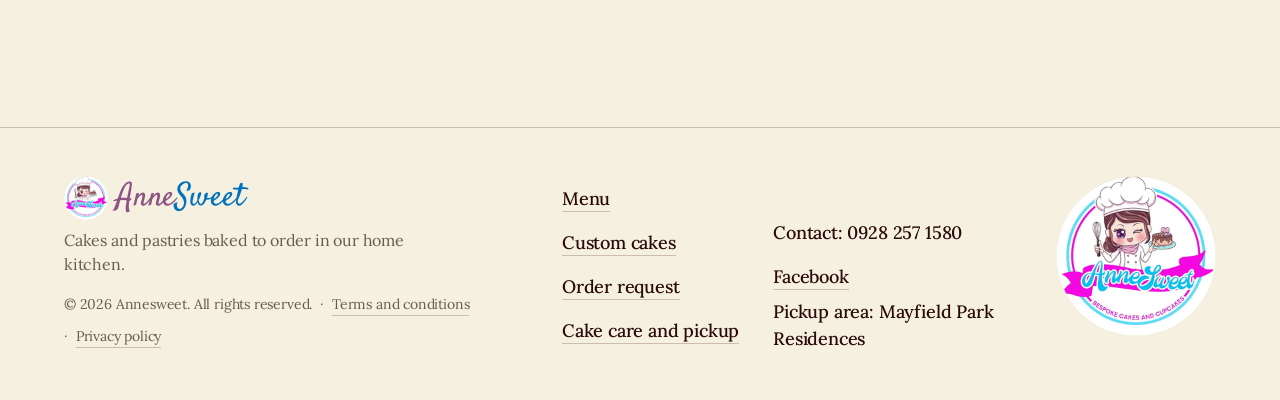
==== commit 9b7f9e08: "Remove all Facebook/Pinterest photos, keep only Viber photos Every photo that didn't come from Viber" ====
--- a/index.html
+++ b/index.html
@@ -54,7 +54,7 @@
 </header>
 <main>
   <section class="hero">
-    <div class="hero-plate"><img class="hero-photo reveal" src="photos/real/butterfly-cake.jpg" alt="An AnneSweet cake piped with lavender buttercream and sugar butterflies" width="1224" height="1632" fetchpriority="high"></div>
+    <div class="hero-plate"></div>
     <div class="hero-text">
       <h1>Bespoke cakes, baked at home for your <mark><em>date.</em></mark></h1>
       <p class="lead">Cakes and pastries made from scratch in our home kitchen, never frozen. Order at least 3 days ahead, then pick up or we'll book a Lalamove for you.</p>
@@ -81,7 +81,7 @@
   </section>
   <section class="section slide duo" aria-labelledby="h-custom">
     <div class="wrap duo-grid">
-      <div class="plate duo-photo reveal"><img src="photos/real/rustic-cake.jpg" alt="An AnneSweet textured buttercream cake with sugar flowers" width="720" height="814" loading="lazy"></div>
+      <div class="plate duo-photo reveal"></div>
       <div class="duo-text">
         <div class="duo-custom">
           <h2 id="h-custom">Custom cakes for your celebration</h2>
@@ -107,8 +107,6 @@
         <a href="order.html" class="btn">Order a cake <span aria-hidden="true">&rarr;</span></a>
       </div>
       <ul class="closing-photos" aria-label="Custom cakes we've made">
-        <li><a href="custom.html"><img src="photos/real/dinosaur-cake.jpg" alt="" width="1224" height="1632" loading="lazy"><span>Dinosaur theme</span></a></li>
-        <li><a href="custom.html"><img src="photos/real/pawpatrol-cake.jpg" alt="" width="1440" height="1422" loading="lazy"><span>Paw Patrol number cake</span></a></li>
         <li><a href="custom.html"><img src="photos/real/purple-butterfly-cake.jpg" alt="" width="1441" height="1801" loading="lazy"><span>Butterfly theme</span></a></li>
         <li><a href="custom.html"><img src="photos/real/spiderman-cake.jpg" alt="" width="1441" height="1801" loading="lazy"><span>Spider-Man theme</span></a></li>
       </ul>
--- a/style.css
+++ b/style.css
@@ -148,6 +148,7 @@
 .hero .lead { order: 2; margin: var(--s6) auto 0; }
 .hero .actions { order: 3; display: flex; flex-wrap: wrap; justify-content: center; align-items: center; gap: var(--s4) var(--s6); margin-top: 40px; }
 .hero-plate { overflow: hidden; order: 4; margin-top: clamp(48px, 7vw, 96px); background: var(--linen); padding: clamp(16px, 4vw, 48px); }
+.hero-plate:empty, .duo-photo:empty { aspect-ratio: 4 / 5; }
 .hero-photo { width: 100%; aspect-ratio: 4 / 5; object-fit: cover; object-position: 30% 50%; }
 .trust { order: 5; margin-top: var(--s5); text-align: left; font: italic 400 clamp(30px, 3.6vw, 48px)/1.1 var(--serif-d); letter-spacing: -.02em; }
 @media (min-width: 600px) and (max-width: 959px) {
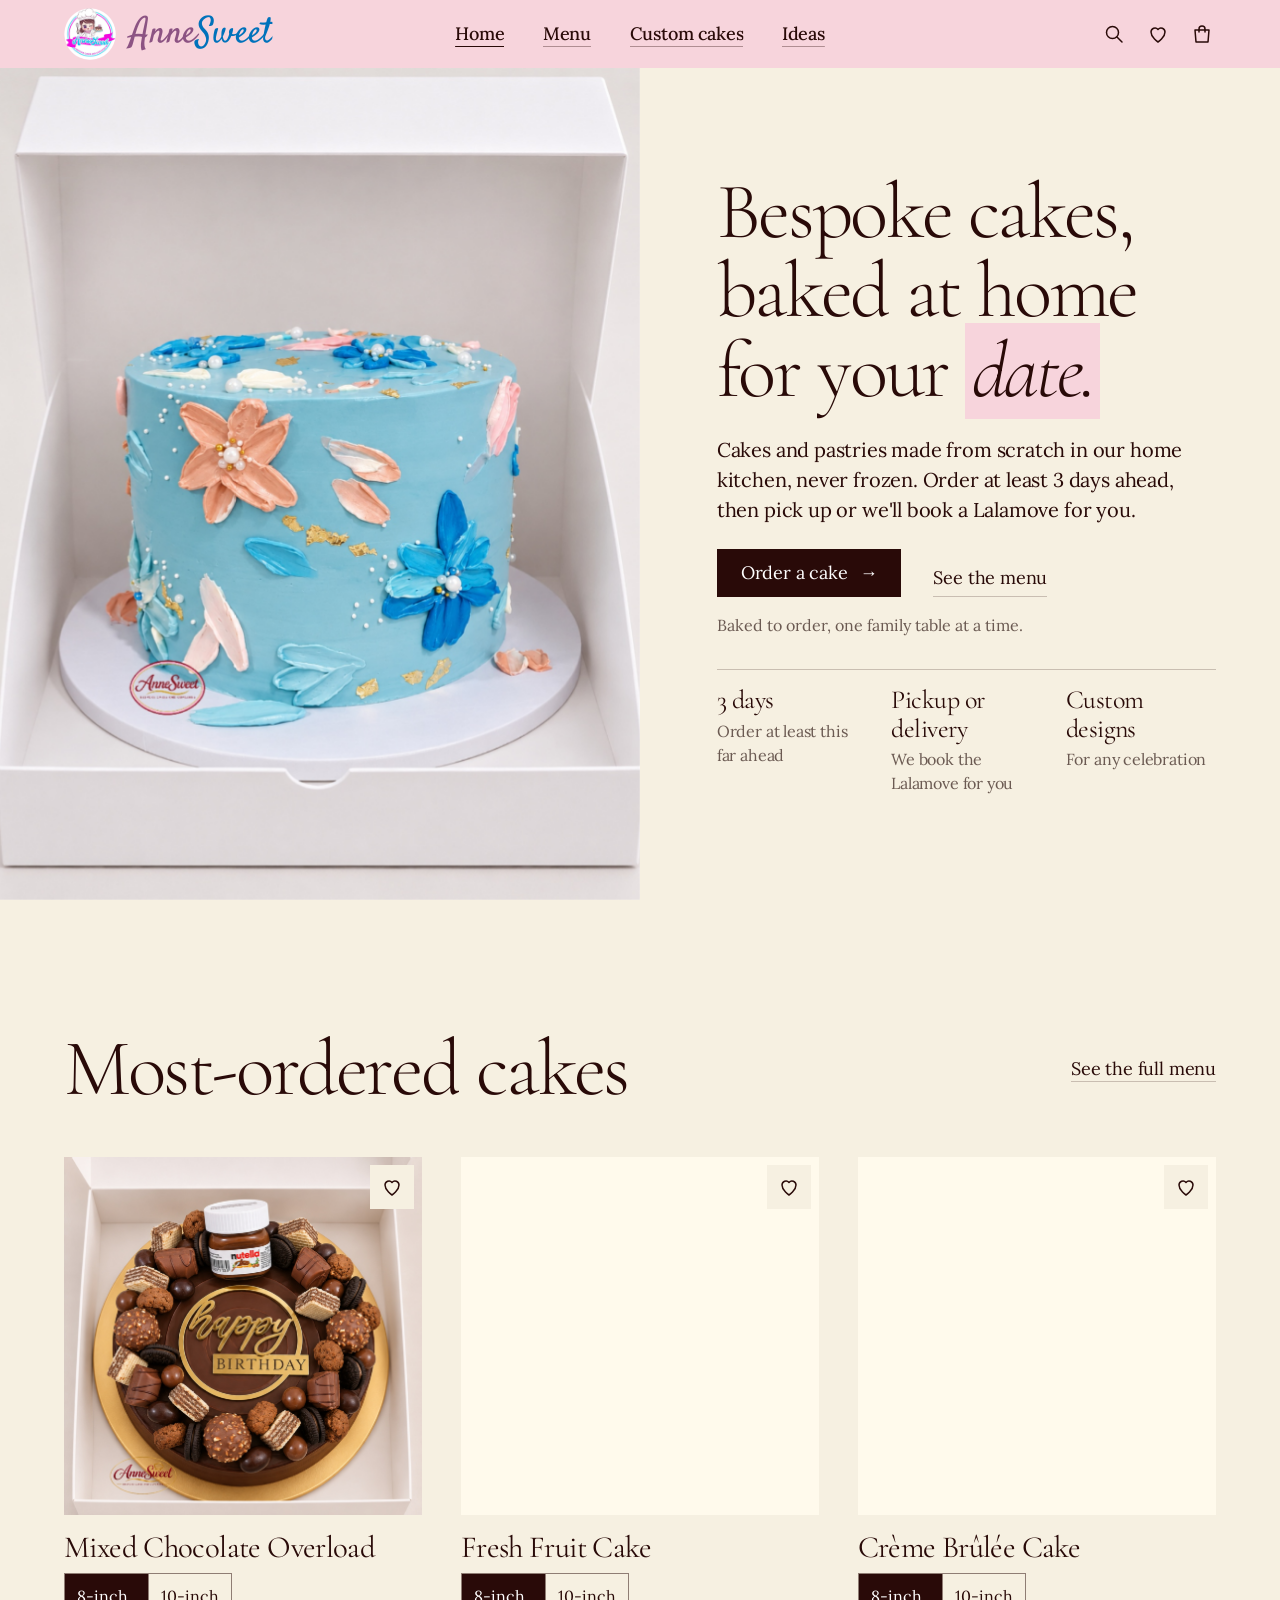
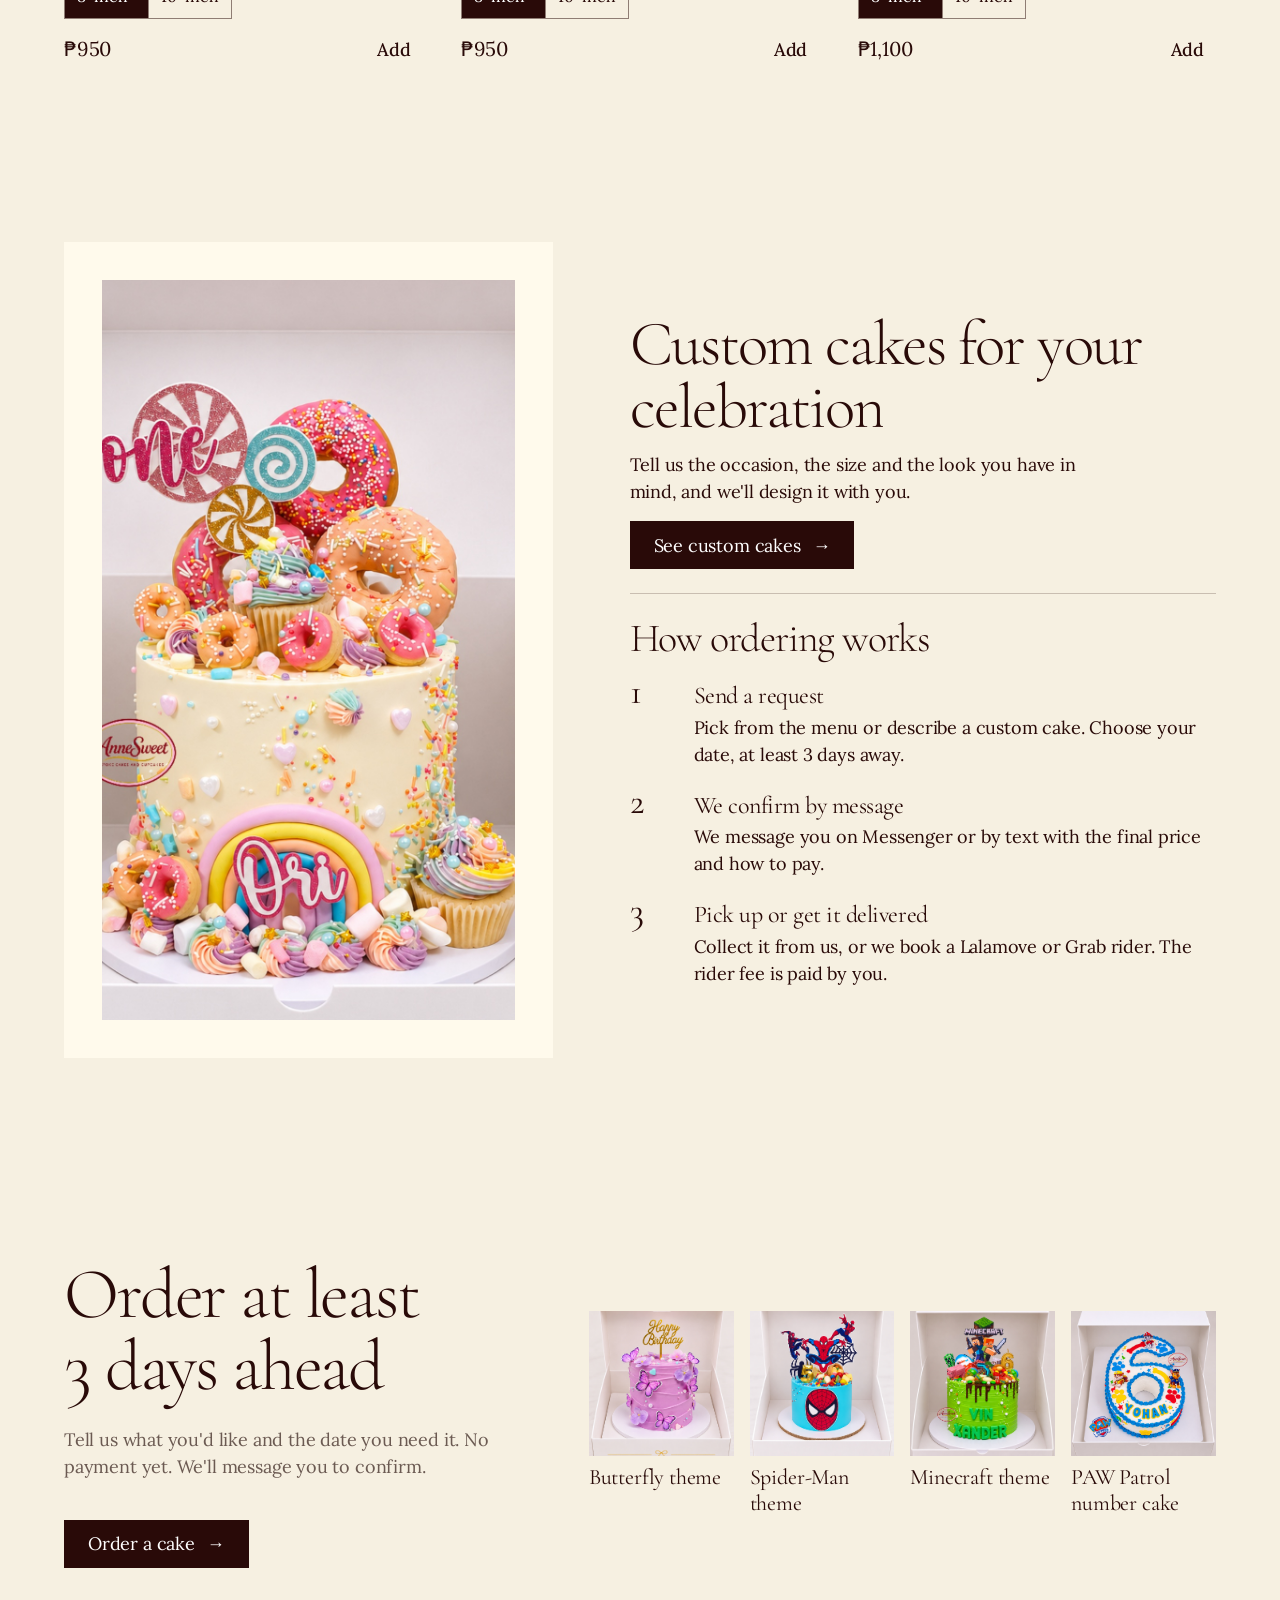
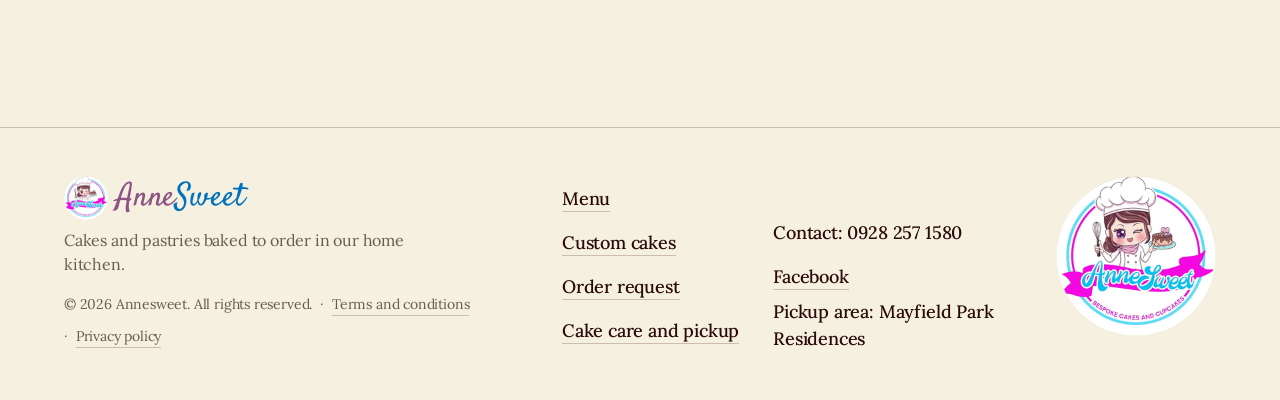
==== commit 3b77f973: "Add 5 new Viber photos across homepage and ideas page New photos: blue-floral-cake (elegant palette-" ====
--- a/index.html
+++ b/index.html
@@ -54,7 +54,7 @@
 </header>
 <main>
   <section class="hero">
-    <div class="hero-plate"></div>
+    <div class="hero-plate"><img class="hero-photo reveal" src="photos/real/blue-floral-cake.jpg" alt="A teal cake hand-painted with coral and blue buttercream flowers and gold leaf" width="1800" height="1800" fetchpriority="high"></div>
     <div class="hero-text">
       <h1>Bespoke cakes, baked at home for your <mark><em>date.</em></mark></h1>
       <p class="lead">Cakes and pastries made from scratch in our home kitchen, never frozen. Order at least 3 days ahead, then pick up or we'll book a Lalamove for you.</p>
@@ -81,7 +81,7 @@
   </section>
   <section class="section slide duo" aria-labelledby="h-custom">
     <div class="wrap duo-grid">
-      <div class="plate duo-photo reveal"></div>
+      <div class="plate duo-photo reveal"><img src="photos/real/donut-one-cake.jpg" alt="A cream cake crowned with pink and orange sprinkled donuts, a cupcake and candy, piped with the name Ori" width="1800" height="1800"></div>
       <div class="duo-text">
         <div class="duo-custom">
           <h2 id="h-custom">Custom cakes for your celebration</h2>
@@ -109,6 +109,8 @@
       <ul class="closing-photos" aria-label="Custom cakes we've made">
         <li><a href="custom.html"><img src="photos/real/purple-butterfly-cake.jpg" alt="" width="1441" height="1801" loading="lazy"><span>Butterfly theme</span></a></li>
         <li><a href="custom.html"><img src="photos/real/spiderman-cake.jpg" alt="" width="1441" height="1801" loading="lazy"><span>Spider-Man theme</span></a></li>
+        <li><a href="custom.html"><img src="photos/real/minecraft-cake.jpg" alt="" width="1441" height="1801" loading="lazy"><span>Minecraft theme</span></a></li>
+        <li><a href="custom.html"><img src="photos/real/pawpatrol-cake.jpg" alt="" width="1700" height="1800" loading="lazy"><span>PAW Patrol number cake</span></a></li>
       </ul>
     </div>
   </section>
